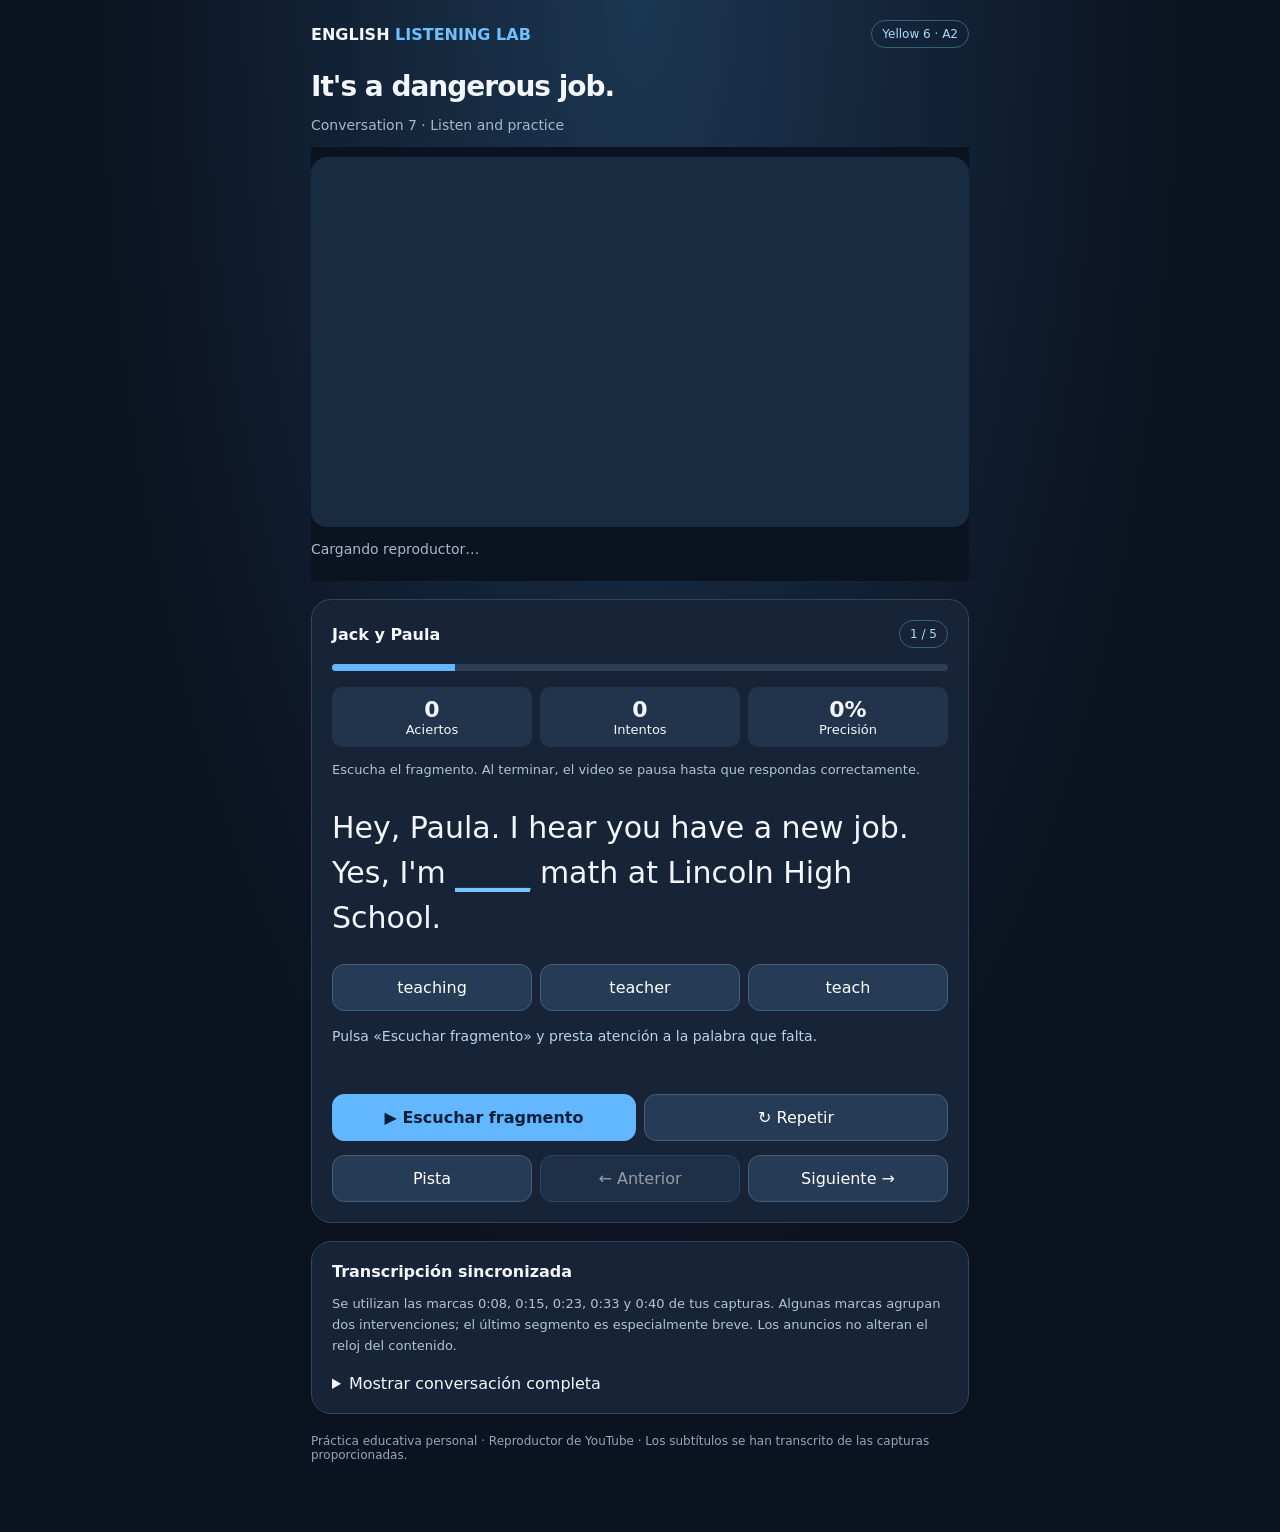
==== conversations/dangerous-job/index.html @ 490c491a "Add timestamp-synced Dangerous Job listening conversation" ====
<!doctype html><html lang="es"><head><meta charset="utf-8"><meta name="viewport" content="width=device-width,initial-scale=1"><title>It's a dangerous job · Listening Lab</title><style>
:root{font-family:system-ui,-apple-system,sans-serif;color:#f3f7fc;background:#0b1220}*{box-sizing:border-box}body{margin:0;background:radial-gradient(ellipse at top,#1b3651,#0b1220 60%)}main{max-width:690px;margin:auto;padding:20px 16px 70px}header{display:flex;justify-content:space-between;align-items:center}h1{font-size:28px;letter-spacing:-1px;margin:22px 0 4px}.muted{color:#a7b9cc;font-size:14px}.tag{font-size:12px;color:#a8dcff;border:1px solid #38617c;padding:6px 10px;border-radius:30px}.video{position:sticky;top:0;background:#0b1220;z-index:4;padding:10px 0}.frame{aspect-ratio:16/9;border-radius:16px;overflow:hidden;background:#192b41}.frame>div{height:100%;width:100%}.card{background:#172337;border:1px solid #33455d;border-radius:20px;padding:20px;margin-top:18px}.row{display:flex;align-items:center;justify-content:space-between;gap:12px}.progress{background:#2c3e54;height:7px;border-radius:8px;margin:16px 0;overflow:hidden}.fill{height:100%;background:#63b7ff;transition:width .25s}.phrase{font-size:clamp(22px,5vw,30px);line-height:1.5;min-height:130px;margin:24px 0}.blank{color:#75c5ff;border-bottom:2px solid #75c5ff}.choices{display:grid;grid-template-columns:repeat(3,minmax(0,1fr));gap:8px}button{border:1px solid #46607b;border-radius:12px;background:#253b56;color:white;padding:13px 8px;font:inherit;cursor:pointer;overflow-wrap:anywhere}button:disabled{opacity:.55}.correct{background:#17684c;border-color:#5de0a6}.wrong{background:#752b3b;border-color:#e17b8d}.primary{background:#63b7ff;color:#09203b;font-weight:700;border-color:#63b7ff}.buttons{display:flex;flex-wrap:wrap;gap:8px;margin-top:14px}.buttons button{flex:1}.feedback{min-height:54px;color:#b9d3e8;margin-top:15px;font-size:14px;line-height:1.5}.stats{display:flex;gap:8px}.stats span{flex:1;text-align:center;background:#22344c;border-radius:10px;padding:10px;font-size:13px}.stats b{display:block;font-size:22px}small{color:#a8bdd1}.note{font-size:13px;color:#b1c3d6;line-height:1.6}details{margin-top:18px}summary{cursor:pointer}#transcript{line-height:1.9;white-space:pre-wrap;font-size:14px}footer{color:#94a9bd;font-size:12px;margin-top:20px}a{color:#9cd1ff}</style></head><body><main><header><b>ENGLISH <span style="color:#70c1ff">LISTENING LAB</span></b><span class="tag">Yellow 6 · A2</span></header><h1>It's a dangerous job.</h1><p class="muted">Conversation 7 · Listen and practice</p><div class="video"><div class="frame"><div id="player"></div></div><p id="status" class="muted">Cargando reproductor…</p></div><section class="card"><div class="row"><b id="speaker">Jack y Paula</b><span class="tag" id="count">1 / 5</span></div><div class="progress"><div id="fill" class="fill"></div></div><div class="stats"><span><b id="score">0</b>Aciertos</span><span><b id="tries">0</b>Intentos</span><span><b id="accuracy">0%</b>Precisión</span></div><p class="note">Escucha el fragmento. Al terminar, el video se pausa hasta que respondas correctamente.</p><div class="phrase" id="phrase"></div><div class="choices" id="choices"></div><div id="feedback" class="feedback" aria-live="polite"></div><div class="buttons"><button class="primary" id="start">▶ Escuchar fragmento</button><button id="repeat">↻ Repetir</button></div><div class="buttons"><button id="hint">Pista</button><button id="prev">← Anterior</button><button id="next">Siguiente →</button></div></section><section class="card"><b>Transcripción sincronizada</b><p class="note">Se utilizan las marcas 0:08, 0:15, 0:23, 0:33 y 0:40 de tus capturas. Algunas marcas agrupan dos intervenciones; el último segmento es especialmente breve. Los anuncios no alteran el reloj del contenido.</p><details><summary>Mostrar conversación completa</summary><div id="transcript"></div></details></section><footer>Práctica educativa personal · Reproductor de YouTube · Los subtítulos se han transcrito de las capturas proporcionadas.</footer></main><script>
const data=[{"start":8,"end":15,"speaker":"Jack y Paula","text":"Hey, Paula. I hear you have a new job. Yes, I'm teaching math at Lincoln High School.","answer":"teaching","options":["teaching","teacher","teach"],"hint":"Es la forma -ing del verbo teach."},{"start":15,"end":23,"speaker":"Jack y Paula","text":"How do you like it? It's difficult, but the students are terrific. How are things with you?","answer":"difficult","options":["different","difficult","dangerous"],"hint":"Significa difícil."},{"start":23,"end":33,"speaker":"Jack y Paula","text":"Not bad. Guess what! I'm a firefighter now. Really? Wow! How do you like it? It's a","answer":"firefighter","options":["firefighter","footballer","fire station"],"hint":"Una persona que combate incendios."},{"start":33,"end":40,"speaker":"Jack y Paula","text":"dangerous job, but it's really interesting. I love it! OK, but please be","answer":"dangerous","options":["dangerous","difficult","different"],"hint":"Significa peligroso."},{"start":40,"end":42,"speaker":"Paula","text":"careful!","answer":"careful","options":["careful","comfortable","correct"],"hint":"Significa cuidadoso."}];const $=id=>document.getElementById(id);let i=0,score=0,tries=0,ready=false,player=null,playing=false,answered=false,clock=null;try{const p=JSON.parse(localStorage.getItem("dangerous-job-progress")||"{}");i=Math.min(data.length-1,Math.max(0,p.i||0));score=p.score||0;tries=p.tries||0}catch{}function save(){try{localStorage.setItem("dangerous-job-progress",JSON.stringify({i,score,tries}))}catch{}}function stop(){playing=false;if(ready){try{player.pauseVideo()}catch{}}}function render(){answered=false;const d=data[i];$("speaker").textContent=d.speaker;$("count").textContent=(i+1)+" / "+data.length;$("fill").style.width=((i+1)/data.length*100)+"%";const at=d.text.toLowerCase().indexOf(d.answer.toLowerCase());$("phrase").textContent="";if(at>=0){$("phrase").append(document.createTextNode(d.text.slice(0,at)));const blank=document.createElement("span");blank.className="blank";blank.textContent="_____";$("phrase").append(blank,document.createTextNode(d.text.slice(at+d.answer.length)))}else{$("phrase").textContent=d.text}const choices=$("choices");choices.replaceChildren();d.options.forEach(w=>{const b=document.createElement("button");b.textContent=w;b.onclick=()=>answer(w,b);choices.append(b)});$("feedback").textContent="Pulsa «Escuchar fragmento» y presta atención a la palabra que falta.";$("prev").disabled=i===0;$("next").disabled=i===data.length-1;$("score").textContent=score;$("tries").textContent=tries;$("accuracy").textContent=tries?Math.round(score/tries*100)+"%":"0%";save()}function play(){if(!ready){$("feedback").textContent="Espera a que cargue el reproductor. Si YouTube lo solicita, pulsa Play en el video.";return}const d=data[i];playing=true;try{player.seekTo(d.start,true);player.playVideo();$("status").textContent="Reproduciendo "+d.start+"s – "+d.end+"s";$("feedback").textContent="Escucha atentamente. El video se detendrá al terminar el fragmento."}catch{}}function answer(w,b){if(answered)return;stop();tries++;if(w.toLowerCase()===data[i].answer.toLowerCase()){score++;answered=true;b.classList.add("correct");$("phrase").textContent=data[i].text;$("feedback").textContent="¡Correcto! "+data[i].answer+" · Puedes repetir o avanzar.";document.querySelectorAll("#choices button").forEach(x=>x.disabled=true);if(i<data.length-1){setTimeout(()=>{i++;render();play()},1200)}else{$("feedback").textContent="¡Excelente! Terminaste toda la conversación."}}else{b.classList.add("wrong");b.disabled=true;$("feedback").textContent="No es esa palabra. Repite el fragmento y vuelve a intentarlo."}$("score").textContent=score;$("tries").textContent=tries;$("accuracy").textContent=Math.round(score/tries*100)+"%";save()}$("start").onclick=play;$("repeat").onclick=play;$("hint").onclick=()=>{$("feedback").textContent=data[i].hint};$("prev").onclick=()=>{stop();if(i>0){i--;render()}};$("next").onclick=()=>{stop();if(i<data.length-1){i++;render()}};$("transcript").textContent=data.map(d=>"["+Math.floor(d.start/60)+":"+String(d.start%60).padStart(2,"0")+"] "+d.text).join("\n\n");window.onYouTubeIframeAPIReady=()=>{player=new YT.Player("player",{videoId:"RkUWkWBHnjI",playerVars:{playsinline:1,rel:0},events:{onReady:()=>{ready=true;$("status").textContent="Video listo · empieza cuando quieras";clock=setInterval(()=>{if(!playing||!ready)return;try{if(player.getCurrentTime()>=data[i].end-.12){stop();$("status").textContent="Pausa · selecciona la respuesta";$("feedback").textContent="Ahora selecciona la palabra correcta para continuar."}}catch{}},100)},onError:()=>{$("status").textContent="YouTube no permite reproducir este video aquí."}}})};const s=document.createElement("script");s.src="https://www.youtube.com/iframe_api";document.head.append(s);render();</script></body></html>
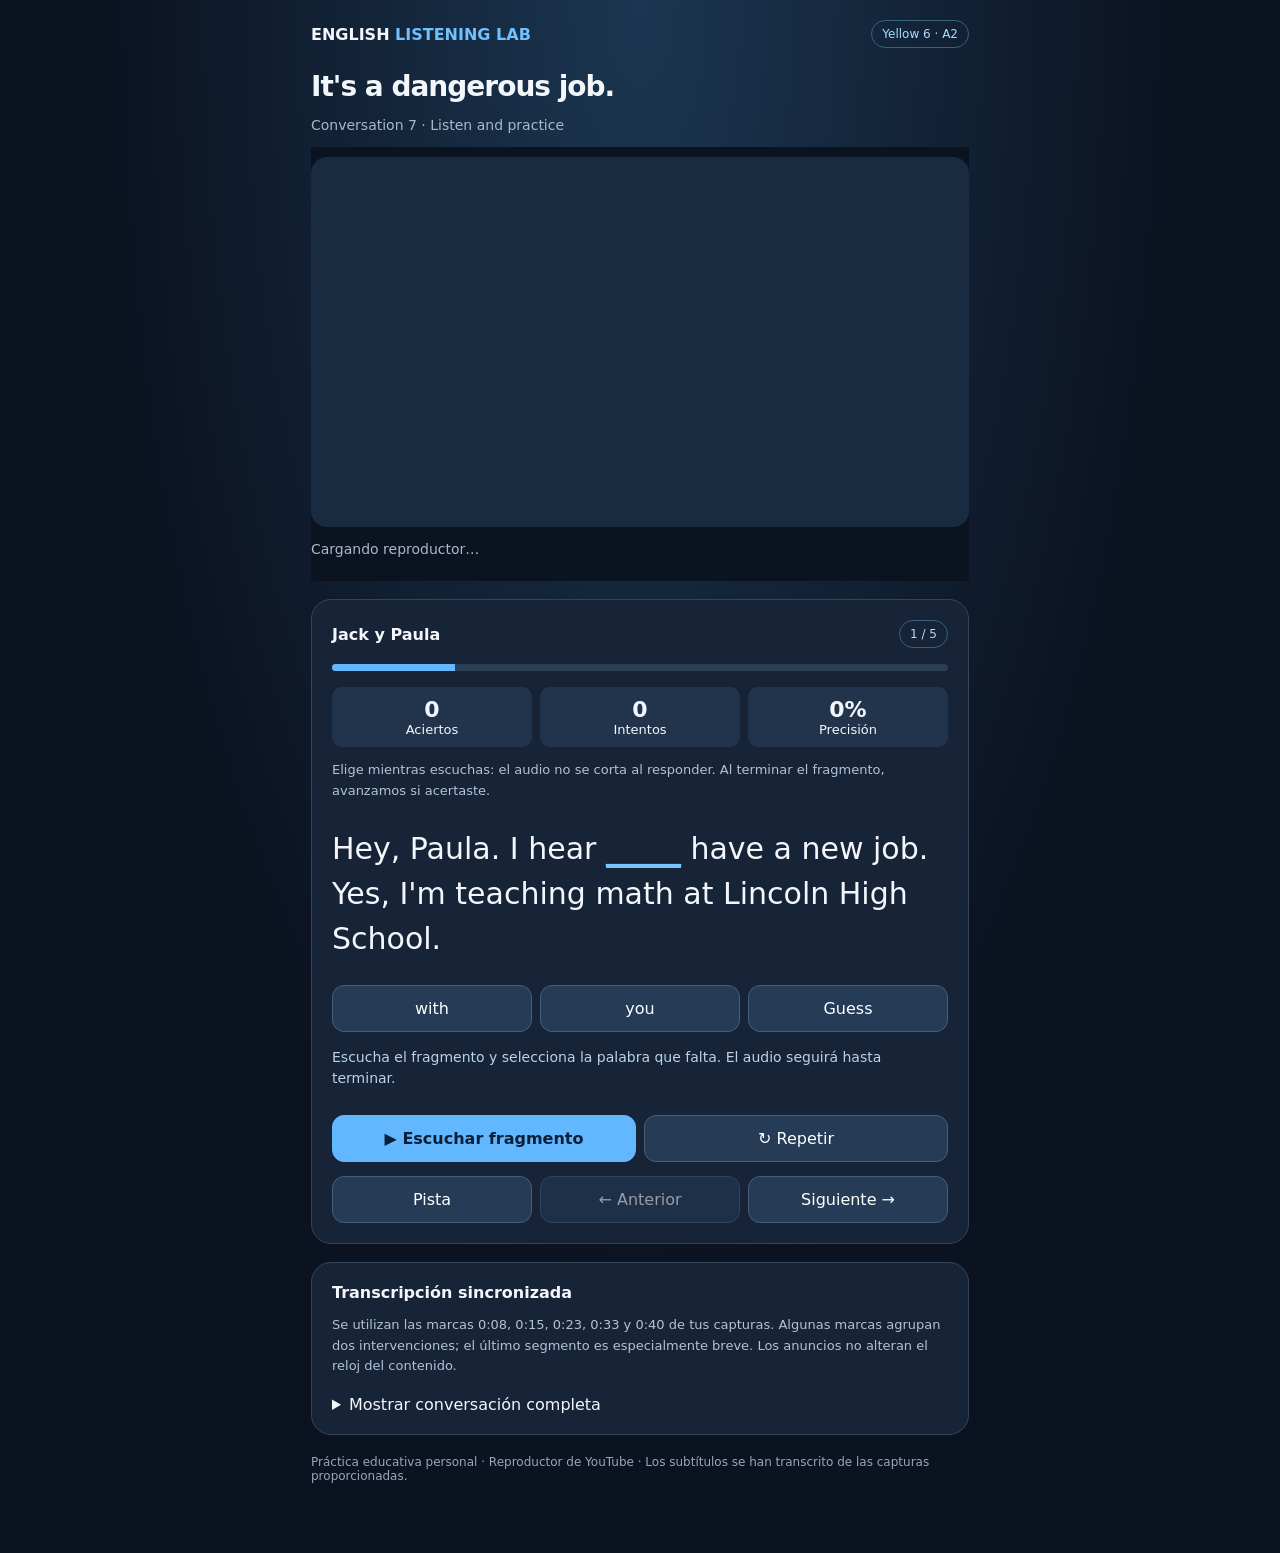
==== commit 58543c81: "Keep audio flowing through answers and vary listening blanks each round" ====
--- a/conversations/dangerous-job/index.html
+++ b/conversations/dangerous-job/index.html
@@ -1,3 +1,17 @@
 <!doctype html><html lang="es"><head><meta charset="utf-8"><meta name="viewport" content="width=device-width,initial-scale=1"><title>It's a dangerous job · Listening Lab</title><style>
-:root{font-family:system-ui,-apple-system,sans-serif;color:#f3f7fc;background:#0b1220}*{box-sizing:border-box}body{margin:0;background:radial-gradient(ellipse at top,#1b3651,#0b1220 60%)}main{max-width:690px;margin:auto;padding:20px 16px 70px}header{display:flex;justify-content:space-between;align-items:center}h1{font-size:28px;letter-spacing:-1px;margin:22px 0 4px}.muted{color:#a7b9cc;font-size:14px}.tag{font-size:12px;color:#a8dcff;border:1px solid #38617c;padding:6px 10px;border-radius:30px}.video{position:sticky;top:0;background:#0b1220;z-index:4;padding:10px 0}.frame{aspect-ratio:16/9;border-radius:16px;overflow:hidden;background:#192b41}.frame>div{height:100%;width:100%}.card{background:#172337;border:1px solid #33455d;border-radius:20px;padding:20px;margin-top:18px}.row{display:flex;align-items:center;justify-content:space-between;gap:12px}.progress{background:#2c3e54;height:7px;border-radius:8px;margin:16px 0;overflow:hidden}.fill{height:100%;background:#63b7ff;transition:width .25s}.phrase{font-size:clamp(22px,5vw,30px);line-height:1.5;min-height:130px;margin:24px 0}.blank{color:#75c5ff;border-bottom:2px solid #75c5ff}.choices{display:grid;grid-template-columns:repeat(3,minmax(0,1fr));gap:8px}button{border:1px solid #46607b;border-radius:12px;background:#253b56;color:white;padding:13px 8px;font:inherit;cursor:pointer;overflow-wrap:anywhere}button:disabled{opacity:.55}.correct{background:#17684c;border-color:#5de0a6}.wrong{background:#752b3b;border-color:#e17b8d}.primary{background:#63b7ff;color:#09203b;font-weight:700;border-color:#63b7ff}.buttons{display:flex;flex-wrap:wrap;gap:8px;margin-top:14px}.buttons button{flex:1}.feedback{min-height:54px;color:#b9d3e8;margin-top:15px;font-size:14px;line-height:1.5}.stats{display:flex;gap:8px}.stats span{flex:1;text-align:center;background:#22344c;border-radius:10px;padding:10px;font-size:13px}.stats b{display:block;font-size:22px}small{color:#a8bdd1}.note{font-size:13px;color:#b1c3d6;line-height:1.6}details{margin-top:18px}summary{cursor:pointer}#transcript{line-height:1.9;white-space:pre-wrap;font-size:14px}footer{color:#94a9bd;font-size:12px;margin-top:20px}a{color:#9cd1ff}</style></head><body><main><header><b>ENGLISH <span style="color:#70c1ff">LISTENING LAB</span></b><span class="tag">Yellow 6 · A2</span></header><h1>It's a dangerous job.</h1><p class="muted">Conversation 7 · Listen and practice</p><div class="video"><div class="frame"><div id="player"></div></div><p id="status" class="muted">Cargando reproductor…</p></div><section class="card"><div class="row"><b id="speaker">Jack y Paula</b><span class="tag" id="count">1 / 5</span></div><div class="progress"><div id="fill" class="fill"></div></div><div class="stats"><span><b id="score">0</b>Aciertos</span><span><b id="tries">0</b>Intentos</span><span><b id="accuracy">0%</b>Precisión</span></div><p class="note">Escucha el fragmento. Al terminar, el video se pausa hasta que respondas correctamente.</p><div class="phrase" id="phrase"></div><div class="choices" id="choices"></div><div id="feedback" class="feedback" aria-live="polite"></div><div class="buttons"><button class="primary" id="start">▶ Escuchar fragmento</button><button id="repeat">↻ Repetir</button></div><div class="buttons"><button id="hint">Pista</button><button id="prev">← Anterior</button><button id="next">Siguiente →</button></div></section><section class="card"><b>Transcripción sincronizada</b><p class="note">Se utilizan las marcas 0:08, 0:15, 0:23, 0:33 y 0:40 de tus capturas. Algunas marcas agrupan dos intervenciones; el último segmento es especialmente breve. Los anuncios no alteran el reloj del contenido.</p><details><summary>Mostrar conversación completa</summary><div id="transcript"></div></details></section><footer>Práctica educativa personal · Reproductor de YouTube · Los subtítulos se han transcrito de las capturas proporcionadas.</footer></main><script>
-const data=[{"start":8,"end":15,"speaker":"Jack y Paula","text":"Hey, Paula. I hear you have a new job. Yes, I'm teaching math at Lincoln High School.","answer":"teaching","options":["teaching","teacher","teach"],"hint":"Es la forma -ing del verbo teach."},{"start":15,"end":23,"speaker":"Jack y Paula","text":"How do you like it? It's difficult, but the students are terrific. How are things with you?","answer":"difficult","options":["different","difficult","dangerous"],"hint":"Significa difícil."},{"start":23,"end":33,"speaker":"Jack y Paula","text":"Not bad. Guess what! I'm a firefighter now. Really? Wow! How do you like it? It's a","answer":"firefighter","options":["firefighter","footballer","fire station"],"hint":"Una persona que combate incendios."},{"start":33,"end":40,"speaker":"Jack y Paula","text":"dangerous job, but it's really interesting. I love it! OK, but please be","answer":"dangerous","options":["dangerous","difficult","different"],"hint":"Significa peligroso."},{"start":40,"end":42,"speaker":"Paula","text":"careful!","answer":"careful","options":["careful","comfortable","correct"],"hint":"Significa cuidadoso."}];const $=id=>document.getElementById(id);let i=0,score=0,tries=0,ready=false,player=null,playing=false,answered=false,clock=null;try{const p=JSON.parse(localStorage.getItem("dangerous-job-progress")||"{}");i=Math.min(data.length-1,Math.max(0,p.i||0));score=p.score||0;tries=p.tries||0}catch{}function save(){try{localStorage.setItem("dangerous-job-progress",JSON.stringify({i,score,tries}))}catch{}}function stop(){playing=false;if(ready){try{player.pauseVideo()}catch{}}}function render(){answered=false;const d=data[i];$("speaker").textContent=d.speaker;$("count").textContent=(i+1)+" / "+data.length;$("fill").style.width=((i+1)/data.length*100)+"%";const at=d.text.toLowerCase().indexOf(d.answer.toLowerCase());$("phrase").textContent="";if(at>=0){$("phrase").append(document.createTextNode(d.text.slice(0,at)));const blank=document.createElement("span");blank.className="blank";blank.textContent="_____";$("phrase").append(blank,document.createTextNode(d.text.slice(at+d.answer.length)))}else{$("phrase").textContent=d.text}const choices=$("choices");choices.replaceChildren();d.options.forEach(w=>{const b=document.createElement("button");b.textContent=w;b.onclick=()=>answer(w,b);choices.append(b)});$("feedback").textContent="Pulsa «Escuchar fragmento» y presta atención a la palabra que falta.";$("prev").disabled=i===0;$("next").disabled=i===data.length-1;$("score").textContent=score;$("tries").textContent=tries;$("accuracy").textContent=tries?Math.round(score/tries*100)+"%":"0%";save()}function play(){if(!ready){$("feedback").textContent="Espera a que cargue el reproductor. Si YouTube lo solicita, pulsa Play en el video.";return}const d=data[i];playing=true;try{player.seekTo(d.start,true);player.playVideo();$("status").textContent="Reproduciendo "+d.start+"s – "+d.end+"s";$("feedback").textContent="Escucha atentamente. El video se detendrá al terminar el fragmento."}catch{}}function answer(w,b){if(answered)return;stop();tries++;if(w.toLowerCase()===data[i].answer.toLowerCase()){score++;answered=true;b.classList.add("correct");$("phrase").textContent=data[i].text;$("feedback").textContent="¡Correcto! "+data[i].answer+" · Puedes repetir o avanzar.";document.querySelectorAll("#choices button").forEach(x=>x.disabled=true);if(i<data.length-1){setTimeout(()=>{i++;render();play()},1200)}else{$("feedback").textContent="¡Excelente! Terminaste toda la conversación."}}else{b.classList.add("wrong");b.disabled=true;$("feedback").textContent="No es esa palabra. Repite el fragmento y vuelve a intentarlo."}$("score").textContent=score;$("tries").textContent=tries;$("accuracy").textContent=Math.round(score/tries*100)+"%";save()}$("start").onclick=play;$("repeat").onclick=play;$("hint").onclick=()=>{$("feedback").textContent=data[i].hint};$("prev").onclick=()=>{stop();if(i>0){i--;render()}};$("next").onclick=()=>{stop();if(i<data.length-1){i++;render()}};$("transcript").textContent=data.map(d=>"["+Math.floor(d.start/60)+":"+String(d.start%60).padStart(2,"0")+"] "+d.text).join("\n\n");window.onYouTubeIframeAPIReady=()=>{player=new YT.Player("player",{videoId:"RkUWkWBHnjI",playerVars:{playsinline:1,rel:0},events:{onReady:()=>{ready=true;$("status").textContent="Video listo · empieza cuando quieras";clock=setInterval(()=>{if(!playing||!ready)return;try{if(player.getCurrentTime()>=data[i].end-.12){stop();$("status").textContent="Pausa · selecciona la respuesta";$("feedback").textContent="Ahora selecciona la palabra correcta para continuar."}}catch{}},100)},onError:()=>{$("status").textContent="YouTube no permite reproducir este video aquí."}}})};const s=document.createElement("script");s.src="https://www.youtube.com/iframe_api";document.head.append(s);render();</script></body></html>+:root{font-family:system-ui,-apple-system,sans-serif;color:#f3f7fc;background:#0b1220}*{box-sizing:border-box}body{margin:0;background:radial-gradient(ellipse at top,#1b3651,#0b1220 60%)}main{max-width:690px;margin:auto;padding:20px 16px 70px}header{display:flex;justify-content:space-between;align-items:center}h1{font-size:28px;letter-spacing:-1px;margin:22px 0 4px}.muted{color:#a7b9cc;font-size:14px}.tag{font-size:12px;color:#a8dcff;border:1px solid #38617c;padding:6px 10px;border-radius:30px}.video{position:sticky;top:0;background:#0b1220;z-index:4;padding:10px 0}.frame{aspect-ratio:16/9;border-radius:16px;overflow:hidden;background:#192b41}.frame>div{height:100%;width:100%}.card{background:#172337;border:1px solid #33455d;border-radius:20px;padding:20px;margin-top:18px}.row{display:flex;align-items:center;justify-content:space-between;gap:12px}.progress{background:#2c3e54;height:7px;border-radius:8px;margin:16px 0;overflow:hidden}.fill{height:100%;background:#63b7ff;transition:width .25s}.phrase{font-size:clamp(22px,5vw,30px);line-height:1.5;min-height:130px;margin:24px 0}.blank{color:#75c5ff;border-bottom:2px solid #75c5ff}.choices{display:grid;grid-template-columns:repeat(3,minmax(0,1fr));gap:8px}button{border:1px solid #46607b;border-radius:12px;background:#253b56;color:white;padding:13px 8px;font:inherit;cursor:pointer;overflow-wrap:anywhere}button:disabled{opacity:.55}.correct{background:#17684c;border-color:#5de0a6}.wrong{background:#752b3b;border-color:#e17b8d}.primary{background:#63b7ff;color:#09203b;font-weight:700;border-color:#63b7ff}.buttons{display:flex;flex-wrap:wrap;gap:8px;margin-top:14px}.buttons button{flex:1}.feedback{min-height:54px;color:#b9d3e8;margin-top:15px;font-size:14px;line-height:1.5}.stats{display:flex;gap:8px}.stats span{flex:1;text-align:center;background:#22344c;border-radius:10px;padding:10px;font-size:13px}.stats b{display:block;font-size:22px}small{color:#a8bdd1}.note{font-size:13px;color:#b1c3d6;line-height:1.6}details{margin-top:18px}summary{cursor:pointer}#transcript{line-height:1.9;white-space:pre-wrap;font-size:14px}footer{color:#94a9bd;font-size:12px;margin-top:20px}a{color:#9cd1ff}</style></head><body><main><header><b>ENGLISH <span style="color:#70c1ff">LISTENING LAB</span></b><span class="tag">Yellow 6 · A2</span></header><h1>It's a dangerous job.</h1><p class="muted">Conversation 7 · Listen and practice</p><div class="video"><div class="frame"><div id="player"></div></div><p id="status" class="muted">Cargando reproductor…</p></div><section class="card"><div class="row"><b id="speaker">Jack y Paula</b><span class="tag" id="count">1 / 5</span></div><div class="progress"><div id="fill" class="fill"></div></div><div class="stats"><span><b id="score">0</b>Aciertos</span><span><b id="tries">0</b>Intentos</span><span><b id="accuracy">0%</b>Precisión</span></div><p class="note">Elige mientras escuchas: el audio no se corta al responder. Al terminar el fragmento, avanzamos si acertaste.</p><div class="phrase" id="phrase"></div><div class="choices" id="choices"></div><div id="feedback" class="feedback" aria-live="polite"></div><div class="buttons"><button class="primary" id="start">▶ Escuchar fragmento</button><button id="repeat">↻ Repetir</button></div><div class="buttons"><button id="hint">Pista</button><button id="prev">← Anterior</button><button id="next">Siguiente →</button></div></section><section class="card"><b>Transcripción sincronizada</b><p class="note">Se utilizan las marcas 0:08, 0:15, 0:23, 0:33 y 0:40 de tus capturas. Algunas marcas agrupan dos intervenciones; el último segmento es especialmente breve. Los anuncios no alteran el reloj del contenido.</p><details><summary>Mostrar conversación completa</summary><div id="transcript"></div></details></section><footer>Práctica educativa personal · Reproductor de YouTube · Los subtítulos se han transcrito de las capturas proporcionadas.</footer></main><script>
+const data=[{"start":8,"end":15,"speaker":"Jack y Paula","text":"Hey, Paula. I hear you have a new job. Yes, I'm teaching math at Lincoln High School."},{"start":15,"end":23,"speaker":"Jack y Paula","text":"How do you like it? It's difficult, but the students are terrific. How are things with you?"},{"start":23,"end":33,"speaker":"Jack y Paula","text":"Not bad. Guess what! I'm a firefighter now. Really? Wow! How do you like it? It's a"},{"start":33,"end":40,"speaker":"Jack y Paula","text":"dangerous job, but it's really interesting. I love it! OK, but please be"},{"start":40,"end":42,"speaker":"Paula","text":"careful!"}];const $=id=>document.getElementById(id);
+let i=0,score=0,tries=0,ready=false,player=null,playing=false,answered=false,clock=null,atEnd=false,task=null,transition=false,run=0;let history={};
+try{const p=JSON.parse(localStorage.getItem("dangerous-job-progress")||"{}");i=Math.min(data.length-1,Math.max(0,p.i||0));score=p.score||0;tries=p.tries||0;history=p.history||{}}catch{}
+function save(){try{localStorage.setItem("dangerous-job-progress",JSON.stringify({i,score,tries,history}))}catch{}}
+const vocabulary=["new","job","teaching","math","Lincoln","School","hear","Paula","like","difficult","students","terrific","things","bad","Guess","firefighter","Really","Wow","dangerous","interesting","love","please","careful","now","have","you","with","what"];
+function makeTask(){const d=data[i],tokens=[...d.text.matchAll(/[A-Za-z]+(?:'[A-Za-z]+)?/g)].filter(m=>m[0].length>=3);const previous=history[i]||"";const candidates=tokens.filter(m=>m[0].toLowerCase()!==previous.toLowerCase());const pool=candidates.length?candidates:tokens;const chosen=pool[Math.floor(Math.random()*pool.length)];const word=chosen[0];history[i]=word;const options=[word];const distractors=vocabulary.filter(w=>w.toLowerCase()!==word.toLowerCase());for(let j=distractors.length-1;j>0;j--){const k=Math.floor(Math.random()*(j+1));[distractors[j],distractors[k]]=[distractors[k],distractors[j]]}options.push(...distractors.slice(0,2));options.sort(()=>Math.random()-.5);return {word,index:chosen.index,options}}
+function render(){answered=false;atEnd=false;transition=false;task=makeTask();const d=data[i];$("speaker").textContent=d.speaker;$("count").textContent=(i+1)+" / "+data.length;$("fill").style.width=((i+1)/data.length*100)+"%";$("phrase").replaceChildren(document.createTextNode(d.text.slice(0,task.index)));const blank=document.createElement("span");blank.className="blank";blank.textContent="_____";$("phrase").append(blank,document.createTextNode(d.text.slice(task.index+task.word.length)));$("choices").replaceChildren();task.options.forEach(w=>{const btn=document.createElement("button");btn.textContent=w;btn.onclick=()=>answer(w,btn);$("choices").append(btn)});$("feedback").textContent="Escucha el fragmento y selecciona la palabra que falta. El audio seguirá hasta terminar.";$("prev").disabled=i===0;$("next").disabled=i===data.length-1;stats();save()}
+function stats(){$("score").textContent=score;$("tries").textContent=tries;$("accuracy").textContent=tries?Math.round(score/tries*100)+"%":"0%"}
+function stop(){playing=false;run++;if(ready){try{player.pauseVideo()}catch{}}}
+function play(){if(!ready){$("feedback").textContent="Espera a que cargue el video y pulsa Play.";return}run++;const d=data[i];playing=true;atEnd=false;transition=false;try{player.seekTo(d.start,true);player.playVideo();$("status").textContent="Escuchando "+d.start+"s – "+d.end+"s"}catch{}}
+function advance(){if(transition||!answered||!atEnd)return;transition=true;const token=++run;setTimeout(()=>{if(token!==run)return;if(i<data.length-1){i++;render();play()}else{$("feedback").textContent="¡Terminaste la conversación! Repite cualquier fragmento para practicar otras palabras.";$("status").textContent="Práctica terminada"}},450)}
+function boundary(){if(!playing)return;playing=false;atEnd=true;try{player.pauseVideo()}catch{};$("status").textContent=answered?"Fragmento completado":"Audio terminado · esperando tu respuesta";if(answered)advance();else $("feedback").textContent="Escuchaste todo el fragmento. Selecciona la palabra para continuar."}
+function answer(w,btn){if(answered)return;tries++;if(w.toLowerCase()===task.word.toLowerCase()){score++;answered=true;btn.classList.add("correct");$("phrase").textContent=data[i].text;document.querySelectorAll("#choices button").forEach(x=>x.disabled=true);$("feedback").textContent=playing?"¡Correcto! Sigue escuchando; avanzaremos al terminar el audio.":"¡Correcto! Continuamos con el siguiente fragmento.";if(atEnd)advance()}else{btn.classList.add("wrong");btn.disabled=true;$("feedback").textContent=playing?"Prueba otra opción. El audio continúa.":"Intenta otra opción o repite el fragmento."}stats();save()}
+$("start").onclick=play;$("repeat").onclick=play;$("hint").onclick=()=>{$("feedback").textContent="Pista: empieza con "+task.word[0].toUpperCase()+" y tiene "+task.word.length+" letras."};$("prev").onclick=()=>{stop();if(i>0){i--;render()}};$("next").onclick=()=>{stop();if(i<data.length-1){i++;render()}};$("transcript").textContent=data.map(d=>"["+Math.floor(d.start/60)+":"+String(d.start%60).padStart(2,"0")+"] "+d.text).join("\n\n");
+window.onYouTubeIframeAPIReady=()=>{player=new YT.Player("player",{videoId:"RkUWkWBHnjI",playerVars:{playsinline:1,rel:0},events:{onReady:()=>{ready=true;$("status").textContent="Video listo · pulsa escuchar";clock=setInterval(()=>{if(!playing||!ready)return;try{if(player.getCurrentTime()>=data[i].end-.12)boundary()}catch{}},100)},onError:()=>{$("status").textContent="YouTube no permite reproducir este video aquí."}}})};const s=document.createElement("script");s.src="https://www.youtube.com/iframe_api";document.head.append(s);render();</script></body></html>
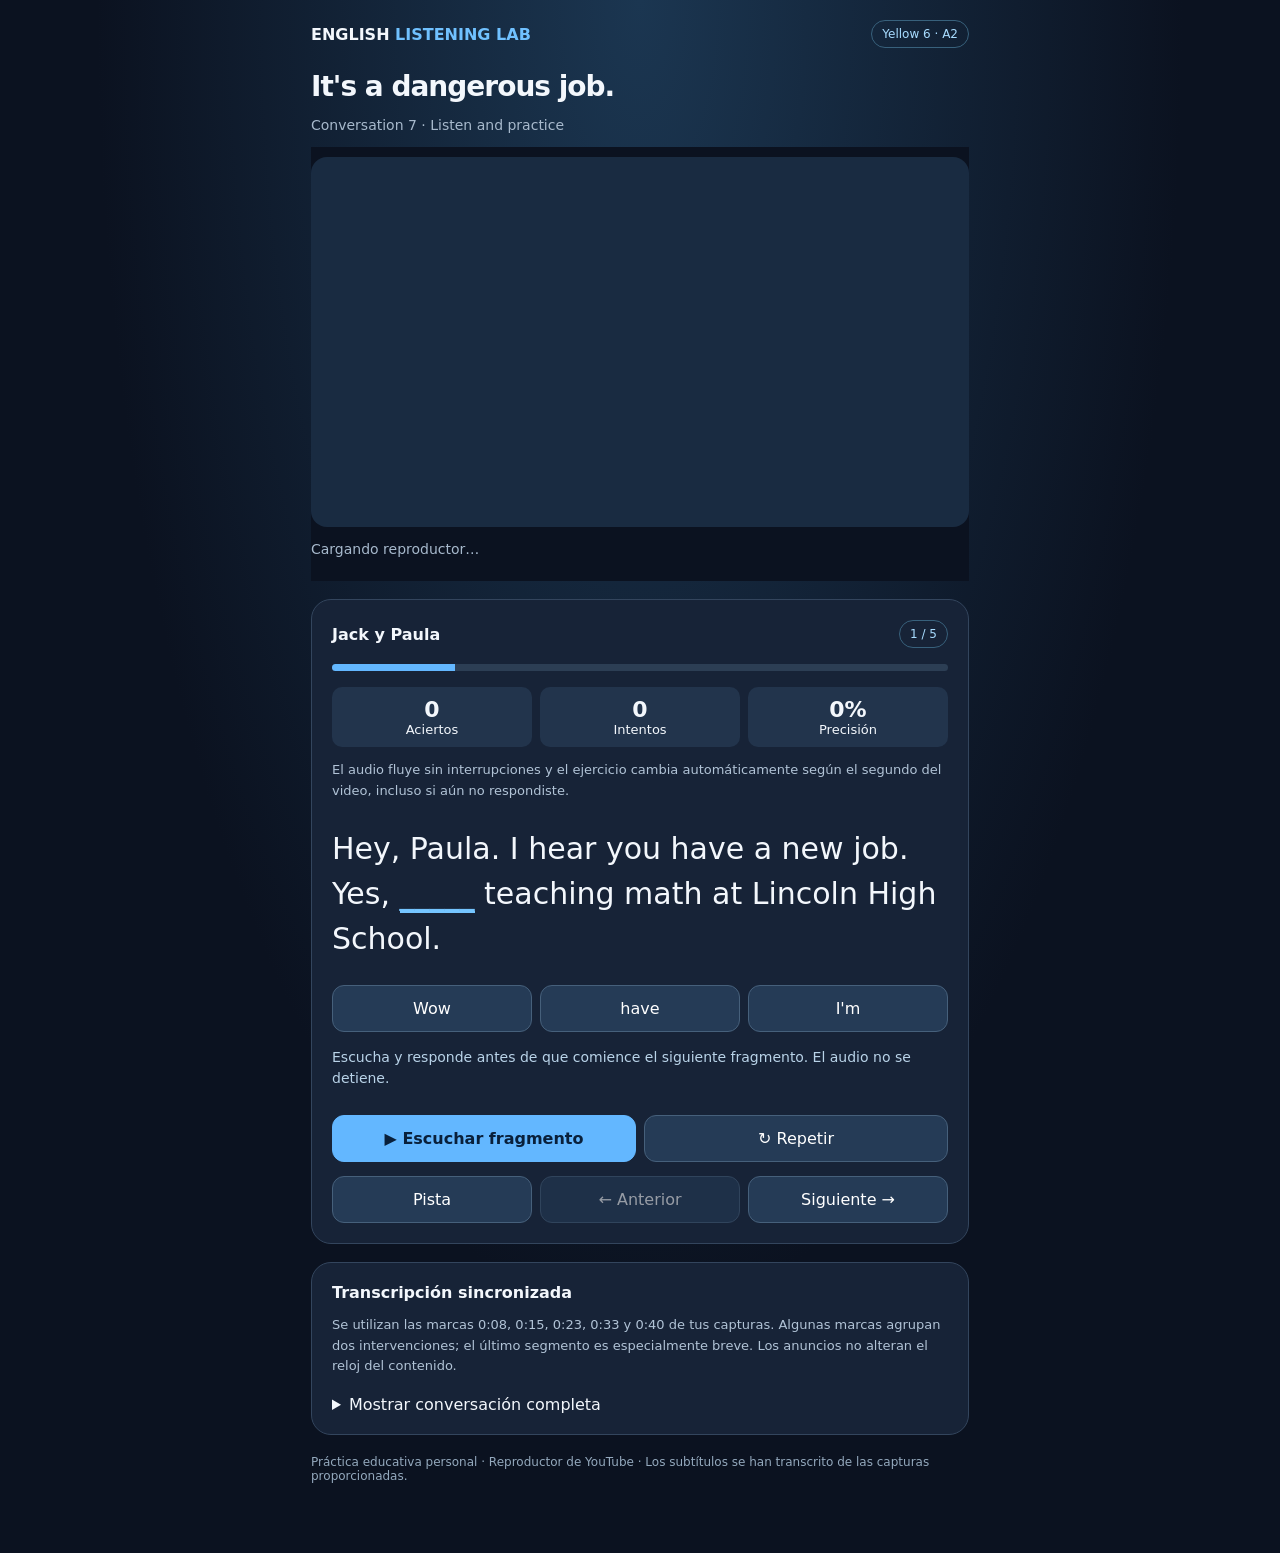
==== commit a25d36ea: "Sync questions to YouTube playback clock without stopping audio" ====
--- a/conversations/dangerous-job/index.html
+++ b/conversations/dangerous-job/index.html
@@ -1,17 +1,17 @@
 <!doctype html><html lang="es"><head><meta charset="utf-8"><meta name="viewport" content="width=device-width,initial-scale=1"><title>It's a dangerous job · Listening Lab</title><style>
-:root{font-family:system-ui,-apple-system,sans-serif;color:#f3f7fc;background:#0b1220}*{box-sizing:border-box}body{margin:0;background:radial-gradient(ellipse at top,#1b3651,#0b1220 60%)}main{max-width:690px;margin:auto;padding:20px 16px 70px}header{display:flex;justify-content:space-between;align-items:center}h1{font-size:28px;letter-spacing:-1px;margin:22px 0 4px}.muted{color:#a7b9cc;font-size:14px}.tag{font-size:12px;color:#a8dcff;border:1px solid #38617c;padding:6px 10px;border-radius:30px}.video{position:sticky;top:0;background:#0b1220;z-index:4;padding:10px 0}.frame{aspect-ratio:16/9;border-radius:16px;overflow:hidden;background:#192b41}.frame>div{height:100%;width:100%}.card{background:#172337;border:1px solid #33455d;border-radius:20px;padding:20px;margin-top:18px}.row{display:flex;align-items:center;justify-content:space-between;gap:12px}.progress{background:#2c3e54;height:7px;border-radius:8px;margin:16px 0;overflow:hidden}.fill{height:100%;background:#63b7ff;transition:width .25s}.phrase{font-size:clamp(22px,5vw,30px);line-height:1.5;min-height:130px;margin:24px 0}.blank{color:#75c5ff;border-bottom:2px solid #75c5ff}.choices{display:grid;grid-template-columns:repeat(3,minmax(0,1fr));gap:8px}button{border:1px solid #46607b;border-radius:12px;background:#253b56;color:white;padding:13px 8px;font:inherit;cursor:pointer;overflow-wrap:anywhere}button:disabled{opacity:.55}.correct{background:#17684c;border-color:#5de0a6}.wrong{background:#752b3b;border-color:#e17b8d}.primary{background:#63b7ff;color:#09203b;font-weight:700;border-color:#63b7ff}.buttons{display:flex;flex-wrap:wrap;gap:8px;margin-top:14px}.buttons button{flex:1}.feedback{min-height:54px;color:#b9d3e8;margin-top:15px;font-size:14px;line-height:1.5}.stats{display:flex;gap:8px}.stats span{flex:1;text-align:center;background:#22344c;border-radius:10px;padding:10px;font-size:13px}.stats b{display:block;font-size:22px}small{color:#a8bdd1}.note{font-size:13px;color:#b1c3d6;line-height:1.6}details{margin-top:18px}summary{cursor:pointer}#transcript{line-height:1.9;white-space:pre-wrap;font-size:14px}footer{color:#94a9bd;font-size:12px;margin-top:20px}a{color:#9cd1ff}</style></head><body><main><header><b>ENGLISH <span style="color:#70c1ff">LISTENING LAB</span></b><span class="tag">Yellow 6 · A2</span></header><h1>It's a dangerous job.</h1><p class="muted">Conversation 7 · Listen and practice</p><div class="video"><div class="frame"><div id="player"></div></div><p id="status" class="muted">Cargando reproductor…</p></div><section class="card"><div class="row"><b id="speaker">Jack y Paula</b><span class="tag" id="count">1 / 5</span></div><div class="progress"><div id="fill" class="fill"></div></div><div class="stats"><span><b id="score">0</b>Aciertos</span><span><b id="tries">0</b>Intentos</span><span><b id="accuracy">0%</b>Precisión</span></div><p class="note">Elige mientras escuchas: el audio no se corta al responder. Al terminar el fragmento, avanzamos si acertaste.</p><div class="phrase" id="phrase"></div><div class="choices" id="choices"></div><div id="feedback" class="feedback" aria-live="polite"></div><div class="buttons"><button class="primary" id="start">▶ Escuchar fragmento</button><button id="repeat">↻ Repetir</button></div><div class="buttons"><button id="hint">Pista</button><button id="prev">← Anterior</button><button id="next">Siguiente →</button></div></section><section class="card"><b>Transcripción sincronizada</b><p class="note">Se utilizan las marcas 0:08, 0:15, 0:23, 0:33 y 0:40 de tus capturas. Algunas marcas agrupan dos intervenciones; el último segmento es especialmente breve. Los anuncios no alteran el reloj del contenido.</p><details><summary>Mostrar conversación completa</summary><div id="transcript"></div></details></section><footer>Práctica educativa personal · Reproductor de YouTube · Los subtítulos se han transcrito de las capturas proporcionadas.</footer></main><script>
+:root{font-family:system-ui,-apple-system,sans-serif;color:#f3f7fc;background:#0b1220}*{box-sizing:border-box}body{margin:0;background:radial-gradient(ellipse at top,#1b3651,#0b1220 60%)}main{max-width:690px;margin:auto;padding:20px 16px 70px}header{display:flex;justify-content:space-between;align-items:center}h1{font-size:28px;letter-spacing:-1px;margin:22px 0 4px}.muted{color:#a7b9cc;font-size:14px}.tag{font-size:12px;color:#a8dcff;border:1px solid #38617c;padding:6px 10px;border-radius:30px}.video{position:sticky;top:0;background:#0b1220;z-index:4;padding:10px 0}.frame{aspect-ratio:16/9;border-radius:16px;overflow:hidden;background:#192b41}.frame>div{height:100%;width:100%}.card{background:#172337;border:1px solid #33455d;border-radius:20px;padding:20px;margin-top:18px}.row{display:flex;align-items:center;justify-content:space-between;gap:12px}.progress{background:#2c3e54;height:7px;border-radius:8px;margin:16px 0;overflow:hidden}.fill{height:100%;background:#63b7ff;transition:width .25s}.phrase{font-size:clamp(22px,5vw,30px);line-height:1.5;min-height:130px;margin:24px 0}.blank{color:#75c5ff;border-bottom:2px solid #75c5ff}.choices{display:grid;grid-template-columns:repeat(3,minmax(0,1fr));gap:8px}button{border:1px solid #46607b;border-radius:12px;background:#253b56;color:white;padding:13px 8px;font:inherit;cursor:pointer;overflow-wrap:anywhere}button:disabled{opacity:.55}.correct{background:#17684c;border-color:#5de0a6}.wrong{background:#752b3b;border-color:#e17b8d}.primary{background:#63b7ff;color:#09203b;font-weight:700;border-color:#63b7ff}.buttons{display:flex;flex-wrap:wrap;gap:8px;margin-top:14px}.buttons button{flex:1}.feedback{min-height:54px;color:#b9d3e8;margin-top:15px;font-size:14px;line-height:1.5}.stats{display:flex;gap:8px}.stats span{flex:1;text-align:center;background:#22344c;border-radius:10px;padding:10px;font-size:13px}.stats b{display:block;font-size:22px}small{color:#a8bdd1}.note{font-size:13px;color:#b1c3d6;line-height:1.6}details{margin-top:18px}summary{cursor:pointer}#transcript{line-height:1.9;white-space:pre-wrap;font-size:14px}footer{color:#94a9bd;font-size:12px;margin-top:20px}a{color:#9cd1ff}</style></head><body><main><header><b>ENGLISH <span style="color:#70c1ff">LISTENING LAB</span></b><span class="tag">Yellow 6 · A2</span></header><h1>It's a dangerous job.</h1><p class="muted">Conversation 7 · Listen and practice</p><div class="video"><div class="frame"><div id="player"></div></div><p id="status" class="muted">Cargando reproductor…</p></div><section class="card"><div class="row"><b id="speaker">Jack y Paula</b><span class="tag" id="count">1 / 5</span></div><div class="progress"><div id="fill" class="fill"></div></div><div class="stats"><span><b id="score">0</b>Aciertos</span><span><b id="tries">0</b>Intentos</span><span><b id="accuracy">0%</b>Precisión</span></div><p class="note">El audio fluye sin interrupciones y el ejercicio cambia automáticamente según el segundo del video, incluso si aún no respondiste.</p><div class="phrase" id="phrase"></div><div class="choices" id="choices"></div><div id="feedback" class="feedback" aria-live="polite"></div><div class="buttons"><button class="primary" id="start">▶ Escuchar fragmento</button><button id="repeat">↻ Repetir</button></div><div class="buttons"><button id="hint">Pista</button><button id="prev">← Anterior</button><button id="next">Siguiente →</button></div></section><section class="card"><b>Transcripción sincronizada</b><p class="note">Se utilizan las marcas 0:08, 0:15, 0:23, 0:33 y 0:40 de tus capturas. Algunas marcas agrupan dos intervenciones; el último segmento es especialmente breve. Los anuncios no alteran el reloj del contenido.</p><details><summary>Mostrar conversación completa</summary><div id="transcript"></div></details></section><footer>Práctica educativa personal · Reproductor de YouTube · Los subtítulos se han transcrito de las capturas proporcionadas.</footer></main><script>
 const data=[{"start":8,"end":15,"speaker":"Jack y Paula","text":"Hey, Paula. I hear you have a new job. Yes, I'm teaching math at Lincoln High School."},{"start":15,"end":23,"speaker":"Jack y Paula","text":"How do you like it? It's difficult, but the students are terrific. How are things with you?"},{"start":23,"end":33,"speaker":"Jack y Paula","text":"Not bad. Guess what! I'm a firefighter now. Really? Wow! How do you like it? It's a"},{"start":33,"end":40,"speaker":"Jack y Paula","text":"dangerous job, but it's really interesting. I love it! OK, but please be"},{"start":40,"end":42,"speaker":"Paula","text":"careful!"}];const $=id=>document.getElementById(id);
 let i=0,score=0,tries=0,ready=false,player=null,playing=false,answered=false,clock=null,atEnd=false,task=null,transition=false,run=0;let history={};
 try{const p=JSON.parse(localStorage.getItem("dangerous-job-progress")||"{}");i=Math.min(data.length-1,Math.max(0,p.i||0));score=p.score||0;tries=p.tries||0;history=p.history||{}}catch{}
 function save(){try{localStorage.setItem("dangerous-job-progress",JSON.stringify({i,score,tries,history}))}catch{}}
 const vocabulary=["new","job","teaching","math","Lincoln","School","hear","Paula","like","difficult","students","terrific","things","bad","Guess","firefighter","Really","Wow","dangerous","interesting","love","please","careful","now","have","you","with","what"];
 function makeTask(){const d=data[i],tokens=[...d.text.matchAll(/[A-Za-z]+(?:'[A-Za-z]+)?/g)].filter(m=>m[0].length>=3);const previous=history[i]||"";const candidates=tokens.filter(m=>m[0].toLowerCase()!==previous.toLowerCase());const pool=candidates.length?candidates:tokens;const chosen=pool[Math.floor(Math.random()*pool.length)];const word=chosen[0];history[i]=word;const options=[word];const distractors=vocabulary.filter(w=>w.toLowerCase()!==word.toLowerCase());for(let j=distractors.length-1;j>0;j--){const k=Math.floor(Math.random()*(j+1));[distractors[j],distractors[k]]=[distractors[k],distractors[j]]}options.push(...distractors.slice(0,2));options.sort(()=>Math.random()-.5);return {word,index:chosen.index,options}}
-function render(){answered=false;atEnd=false;transition=false;task=makeTask();const d=data[i];$("speaker").textContent=d.speaker;$("count").textContent=(i+1)+" / "+data.length;$("fill").style.width=((i+1)/data.length*100)+"%";$("phrase").replaceChildren(document.createTextNode(d.text.slice(0,task.index)));const blank=document.createElement("span");blank.className="blank";blank.textContent="_____";$("phrase").append(blank,document.createTextNode(d.text.slice(task.index+task.word.length)));$("choices").replaceChildren();task.options.forEach(w=>{const btn=document.createElement("button");btn.textContent=w;btn.onclick=()=>answer(w,btn);$("choices").append(btn)});$("feedback").textContent="Escucha el fragmento y selecciona la palabra que falta. El audio seguirá hasta terminar.";$("prev").disabled=i===0;$("next").disabled=i===data.length-1;stats();save()}
+function render(){answered=false;atEnd=false;transition=false;task=makeTask();const d=data[i];$("speaker").textContent=d.speaker;$("count").textContent=(i+1)+" / "+data.length;$("fill").style.width=((i+1)/data.length*100)+"%";$("phrase").replaceChildren(document.createTextNode(d.text.slice(0,task.index)));const blank=document.createElement("span");blank.className="blank";blank.textContent="_____";$("phrase").append(blank,document.createTextNode(d.text.slice(task.index+task.word.length)));$("choices").replaceChildren();task.options.forEach(w=>{const btn=document.createElement("button");btn.textContent=w;btn.onclick=()=>answer(w,btn);$("choices").append(btn)});$("feedback").textContent="Escucha y responde antes de que comience el siguiente fragmento. El audio no se detiene.";$("prev").disabled=i===0;$("next").disabled=i===data.length-1;stats();save()}
 function stats(){$("score").textContent=score;$("tries").textContent=tries;$("accuracy").textContent=tries?Math.round(score/tries*100)+"%":"0%"}
 function stop(){playing=false;run++;if(ready){try{player.pauseVideo()}catch{}}}
 function play(){if(!ready){$("feedback").textContent="Espera a que cargue el video y pulsa Play.";return}run++;const d=data[i];playing=true;atEnd=false;transition=false;try{player.seekTo(d.start,true);player.playVideo();$("status").textContent="Escuchando "+d.start+"s – "+d.end+"s"}catch{}}
-function advance(){if(transition||!answered||!atEnd)return;transition=true;const token=++run;setTimeout(()=>{if(token!==run)return;if(i<data.length-1){i++;render();play()}else{$("feedback").textContent="¡Terminaste la conversación! Repite cualquier fragmento para practicar otras palabras.";$("status").textContent="Práctica terminada"}},450)}
-function boundary(){if(!playing)return;playing=false;atEnd=true;try{player.pauseVideo()}catch{};$("status").textContent=answered?"Fragmento completado":"Audio terminado · esperando tu respuesta";if(answered)advance();else $("feedback").textContent="Escuchaste todo el fragmento. Selecciona la palabra para continuar."}
-function answer(w,btn){if(answered)return;tries++;if(w.toLowerCase()===task.word.toLowerCase()){score++;answered=true;btn.classList.add("correct");$("phrase").textContent=data[i].text;document.querySelectorAll("#choices button").forEach(x=>x.disabled=true);$("feedback").textContent=playing?"¡Correcto! Sigue escuchando; avanzaremos al terminar el audio.":"¡Correcto! Continuamos con el siguiente fragmento.";if(atEnd)advance()}else{btn.classList.add("wrong");btn.disabled=true;$("feedback").textContent=playing?"Prueba otra opción. El audio continúa.":"Intenta otra opción o repite el fragmento."}stats();save()}
-$("start").onclick=play;$("repeat").onclick=play;$("hint").onclick=()=>{$("feedback").textContent="Pista: empieza con "+task.word[0].toUpperCase()+" y tiene "+task.word.length+" letras."};$("prev").onclick=()=>{stop();if(i>0){i--;render()}};$("next").onclick=()=>{stop();if(i<data.length-1){i++;render()}};$("transcript").textContent=data.map(d=>"["+Math.floor(d.start/60)+":"+String(d.start%60).padStart(2,"0")+"] "+d.text).join("\n\n");
-window.onYouTubeIframeAPIReady=()=>{player=new YT.Player("player",{videoId:"RkUWkWBHnjI",playerVars:{playsinline:1,rel:0},events:{onReady:()=>{ready=true;$("status").textContent="Video listo · pulsa escuchar";clock=setInterval(()=>{if(!playing||!ready)return;try{if(player.getCurrentTime()>=data[i].end-.12)boundary()}catch{}},100)},onError:()=>{$("status").textContent="YouTube no permite reproducir este video aquí."}}})};const s=document.createElement("script");s.src="https://www.youtube.com/iframe_api";document.head.append(s);render();</script></body></html>+function syncToTime(t){if(t<data[0].start)return;let target=data.findIndex((d,k)=>t>=d.start&&t<(k+1<data.length?data[k+1].start:d.end));if(target<0){if(t>=data[data.length-1].end){playing=false;$("status").textContent="Conversación terminada · vuelve a escuchar para practicar";return}return}if(target!==i){i=target;render()}$("status").textContent="Sincronizado · "+Math.floor(t)+"s · fragmento "+(i+1)+"/"+data.length}
+function boundary(){if(!playing)return;playing=false;$("status").textContent="Conversación terminada";$("feedback").textContent="¡Terminaste! Pulsa Repetir para practicar nuevas palabras."}
+function answer(w,btn){if(answered)return;tries++;if(w.toLowerCase()===task.word.toLowerCase()){score++;answered=true;btn.classList.add("correct");$("phrase").textContent=data[i].text;document.querySelectorAll("#choices button").forEach(x=>x.disabled=true);$("feedback").textContent="¡Correcto! Sigue escuchando: el texto cambiará con el video.";}else{btn.classList.add("wrong");btn.disabled=true;$("feedback").textContent=playing?"Prueba otra opción. El audio continúa.":"Intenta otra opción o repite el fragmento."}stats();save()}
+$("start").onclick=play;$("repeat").onclick=play;$("hint").onclick=()=>{$("feedback").textContent="Pista: empieza con "+task.word[0].toUpperCase()+" y tiene "+task.word.length+" letras."};$("prev").onclick=()=>{stop();if(i>0){i--;render();play()}};$("next").onclick=()=>{stop();if(i<data.length-1){i++;render();play()}};$("transcript").textContent=data.map(d=>"["+Math.floor(d.start/60)+":"+String(d.start%60).padStart(2,"0")+"] "+d.text).join("\n\n");
+window.onYouTubeIframeAPIReady=()=>{player=new YT.Player("player",{videoId:"RkUWkWBHnjI",playerVars:{playsinline:1,rel:0},events:{onReady:()=>{ready=true;$("status").textContent="Video listo · pulsa escuchar";clock=setInterval(()=>{if(!ready)return;try{const state=player.getPlayerState();if(state===1){playing=true;syncToTime(player.getCurrentTime())}else if(state===0){boundary()}}catch{}},100)},onError:()=>{$("status").textContent="YouTube no permite reproducir este video aquí."}}})};const s=document.createElement("script");s.src="https://www.youtube.com/iframe_api";document.head.append(s);render();</script></body></html>
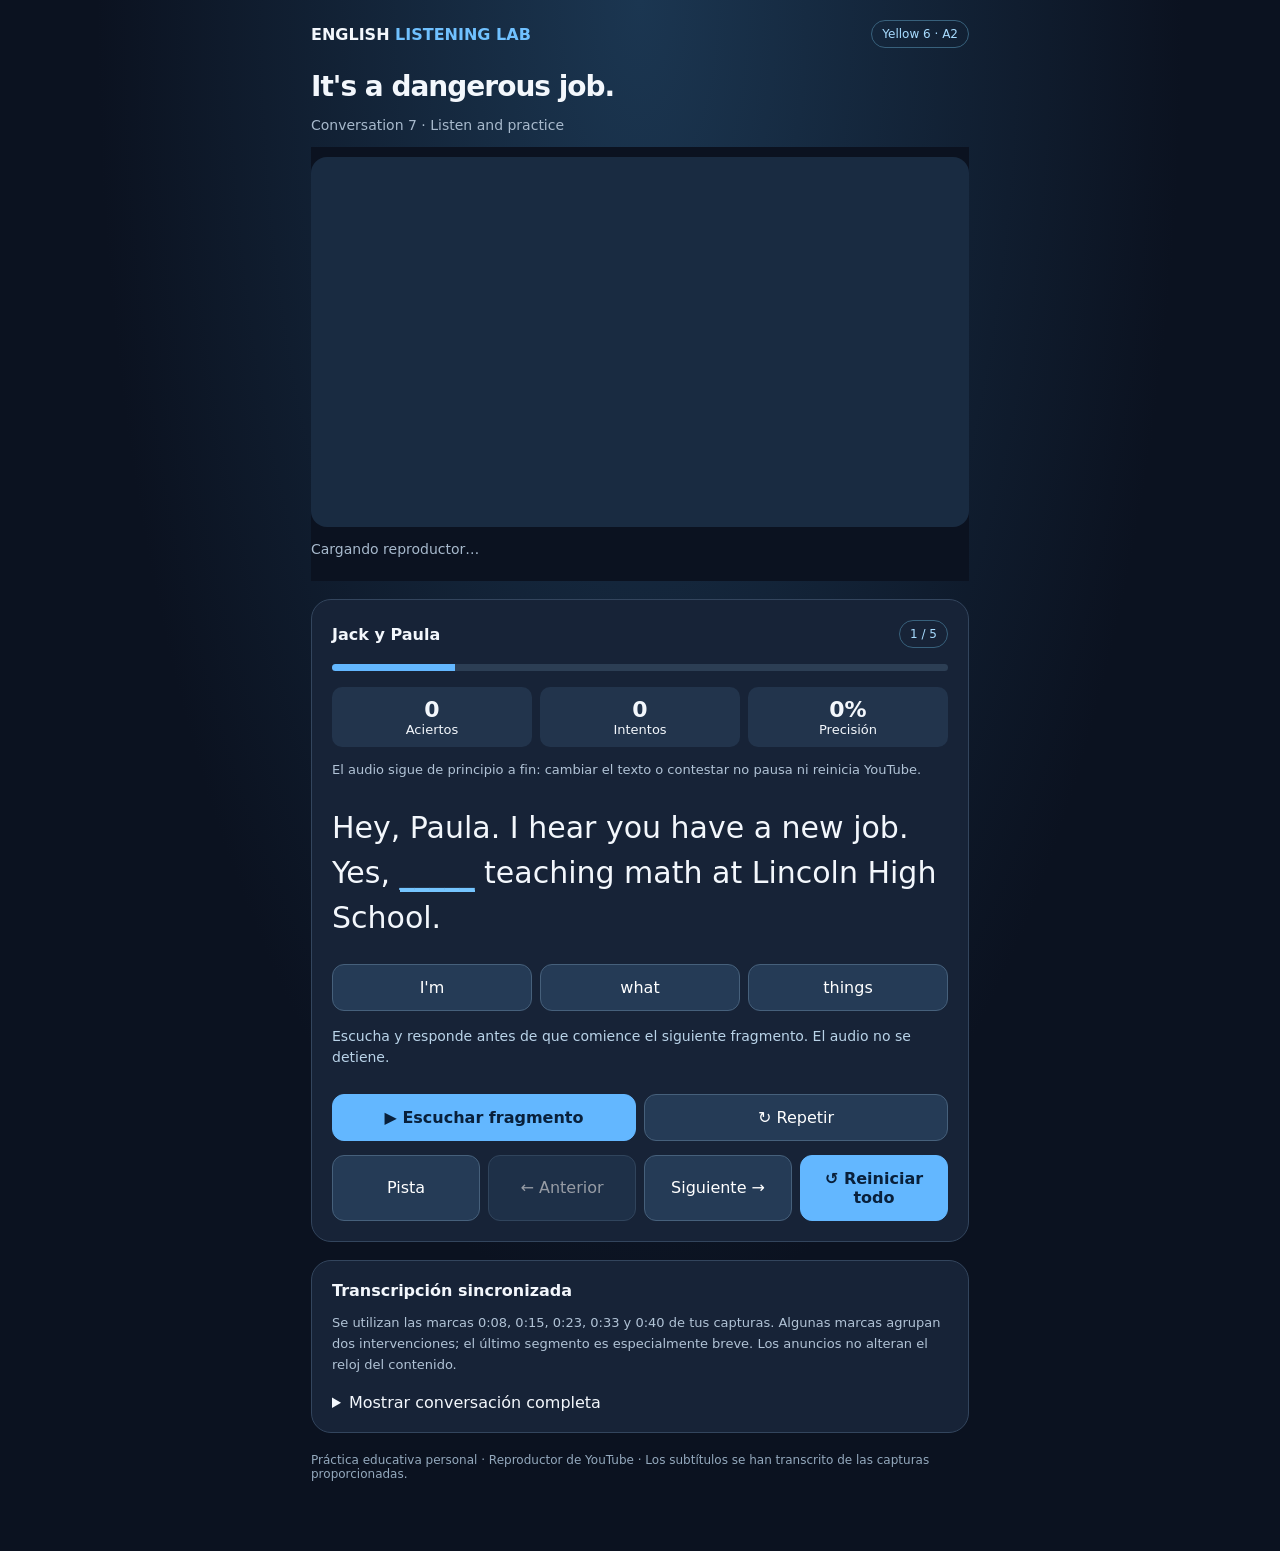
==== commit c1591840: "Keep playback uninterrupted on navigation and add full reset button" ====
--- a/conversations/dangerous-job/index.html
+++ b/conversations/dangerous-job/index.html
@@ -1,5 +1,5 @@
 <!doctype html><html lang="es"><head><meta charset="utf-8"><meta name="viewport" content="width=device-width,initial-scale=1"><title>It's a dangerous job · Listening Lab</title><style>
-:root{font-family:system-ui,-apple-system,sans-serif;color:#f3f7fc;background:#0b1220}*{box-sizing:border-box}body{margin:0;background:radial-gradient(ellipse at top,#1b3651,#0b1220 60%)}main{max-width:690px;margin:auto;padding:20px 16px 70px}header{display:flex;justify-content:space-between;align-items:center}h1{font-size:28px;letter-spacing:-1px;margin:22px 0 4px}.muted{color:#a7b9cc;font-size:14px}.tag{font-size:12px;color:#a8dcff;border:1px solid #38617c;padding:6px 10px;border-radius:30px}.video{position:sticky;top:0;background:#0b1220;z-index:4;padding:10px 0}.frame{aspect-ratio:16/9;border-radius:16px;overflow:hidden;background:#192b41}.frame>div{height:100%;width:100%}.card{background:#172337;border:1px solid #33455d;border-radius:20px;padding:20px;margin-top:18px}.row{display:flex;align-items:center;justify-content:space-between;gap:12px}.progress{background:#2c3e54;height:7px;border-radius:8px;margin:16px 0;overflow:hidden}.fill{height:100%;background:#63b7ff;transition:width .25s}.phrase{font-size:clamp(22px,5vw,30px);line-height:1.5;min-height:130px;margin:24px 0}.blank{color:#75c5ff;border-bottom:2px solid #75c5ff}.choices{display:grid;grid-template-columns:repeat(3,minmax(0,1fr));gap:8px}button{border:1px solid #46607b;border-radius:12px;background:#253b56;color:white;padding:13px 8px;font:inherit;cursor:pointer;overflow-wrap:anywhere}button:disabled{opacity:.55}.correct{background:#17684c;border-color:#5de0a6}.wrong{background:#752b3b;border-color:#e17b8d}.primary{background:#63b7ff;color:#09203b;font-weight:700;border-color:#63b7ff}.buttons{display:flex;flex-wrap:wrap;gap:8px;margin-top:14px}.buttons button{flex:1}.feedback{min-height:54px;color:#b9d3e8;margin-top:15px;font-size:14px;line-height:1.5}.stats{display:flex;gap:8px}.stats span{flex:1;text-align:center;background:#22344c;border-radius:10px;padding:10px;font-size:13px}.stats b{display:block;font-size:22px}small{color:#a8bdd1}.note{font-size:13px;color:#b1c3d6;line-height:1.6}details{margin-top:18px}summary{cursor:pointer}#transcript{line-height:1.9;white-space:pre-wrap;font-size:14px}footer{color:#94a9bd;font-size:12px;margin-top:20px}a{color:#9cd1ff}</style></head><body><main><header><b>ENGLISH <span style="color:#70c1ff">LISTENING LAB</span></b><span class="tag">Yellow 6 · A2</span></header><h1>It's a dangerous job.</h1><p class="muted">Conversation 7 · Listen and practice</p><div class="video"><div class="frame"><div id="player"></div></div><p id="status" class="muted">Cargando reproductor…</p></div><section class="card"><div class="row"><b id="speaker">Jack y Paula</b><span class="tag" id="count">1 / 5</span></div><div class="progress"><div id="fill" class="fill"></div></div><div class="stats"><span><b id="score">0</b>Aciertos</span><span><b id="tries">0</b>Intentos</span><span><b id="accuracy">0%</b>Precisión</span></div><p class="note">El audio fluye sin interrupciones y el ejercicio cambia automáticamente según el segundo del video, incluso si aún no respondiste.</p><div class="phrase" id="phrase"></div><div class="choices" id="choices"></div><div id="feedback" class="feedback" aria-live="polite"></div><div class="buttons"><button class="primary" id="start">▶ Escuchar fragmento</button><button id="repeat">↻ Repetir</button></div><div class="buttons"><button id="hint">Pista</button><button id="prev">← Anterior</button><button id="next">Siguiente →</button></div></section><section class="card"><b>Transcripción sincronizada</b><p class="note">Se utilizan las marcas 0:08, 0:15, 0:23, 0:33 y 0:40 de tus capturas. Algunas marcas agrupan dos intervenciones; el último segmento es especialmente breve. Los anuncios no alteran el reloj del contenido.</p><details><summary>Mostrar conversación completa</summary><div id="transcript"></div></details></section><footer>Práctica educativa personal · Reproductor de YouTube · Los subtítulos se han transcrito de las capturas proporcionadas.</footer></main><script>
+:root{font-family:system-ui,-apple-system,sans-serif;color:#f3f7fc;background:#0b1220}*{box-sizing:border-box}body{margin:0;background:radial-gradient(ellipse at top,#1b3651,#0b1220 60%)}main{max-width:690px;margin:auto;padding:20px 16px 70px}header{display:flex;justify-content:space-between;align-items:center}h1{font-size:28px;letter-spacing:-1px;margin:22px 0 4px}.muted{color:#a7b9cc;font-size:14px}.tag{font-size:12px;color:#a8dcff;border:1px solid #38617c;padding:6px 10px;border-radius:30px}.video{position:sticky;top:0;background:#0b1220;z-index:4;padding:10px 0}.frame{aspect-ratio:16/9;border-radius:16px;overflow:hidden;background:#192b41}.frame>div{height:100%;width:100%}.card{background:#172337;border:1px solid #33455d;border-radius:20px;padding:20px;margin-top:18px}.row{display:flex;align-items:center;justify-content:space-between;gap:12px}.progress{background:#2c3e54;height:7px;border-radius:8px;margin:16px 0;overflow:hidden}.fill{height:100%;background:#63b7ff;transition:width .25s}.phrase{font-size:clamp(22px,5vw,30px);line-height:1.5;min-height:130px;margin:24px 0}.blank{color:#75c5ff;border-bottom:2px solid #75c5ff}.choices{display:grid;grid-template-columns:repeat(3,minmax(0,1fr));gap:8px}button{border:1px solid #46607b;border-radius:12px;background:#253b56;color:white;padding:13px 8px;font:inherit;cursor:pointer;overflow-wrap:anywhere}button:disabled{opacity:.55}.correct{background:#17684c;border-color:#5de0a6}.wrong{background:#752b3b;border-color:#e17b8d}.primary{background:#63b7ff;color:#09203b;font-weight:700;border-color:#63b7ff}.buttons{display:flex;flex-wrap:wrap;gap:8px;margin-top:14px}.buttons button{flex:1}.feedback{min-height:54px;color:#b9d3e8;margin-top:15px;font-size:14px;line-height:1.5}.stats{display:flex;gap:8px}.stats span{flex:1;text-align:center;background:#22344c;border-radius:10px;padding:10px;font-size:13px}.stats b{display:block;font-size:22px}small{color:#a8bdd1}.note{font-size:13px;color:#b1c3d6;line-height:1.6}details{margin-top:18px}summary{cursor:pointer}#transcript{line-height:1.9;white-space:pre-wrap;font-size:14px}footer{color:#94a9bd;font-size:12px;margin-top:20px}a{color:#9cd1ff}</style></head><body><main><header><b>ENGLISH <span style="color:#70c1ff">LISTENING LAB</span></b><span class="tag">Yellow 6 · A2</span></header><h1>It's a dangerous job.</h1><p class="muted">Conversation 7 · Listen and practice</p><div class="video"><div class="frame"><div id="player"></div></div><p id="status" class="muted">Cargando reproductor…</p></div><section class="card"><div class="row"><b id="speaker">Jack y Paula</b><span class="tag" id="count">1 / 5</span></div><div class="progress"><div id="fill" class="fill"></div></div><div class="stats"><span><b id="score">0</b>Aciertos</span><span><b id="tries">0</b>Intentos</span><span><b id="accuracy">0%</b>Precisión</span></div><p class="note">El audio sigue de principio a fin: cambiar el texto o contestar no pausa ni reinicia YouTube.</p><div class="phrase" id="phrase"></div><div class="choices" id="choices"></div><div id="feedback" class="feedback" aria-live="polite"></div><div class="buttons"><button class="primary" id="start">▶ Escuchar fragmento</button><button id="repeat">↻ Repetir</button></div><div class="buttons"><button id="hint">Pista</button><button id="prev">← Anterior</button><button id="next">Siguiente →</button><button id="restart" class="primary">↺ Reiniciar todo</button></div></section><section class="card"><b>Transcripción sincronizada</b><p class="note">Se utilizan las marcas 0:08, 0:15, 0:23, 0:33 y 0:40 de tus capturas. Algunas marcas agrupan dos intervenciones; el último segmento es especialmente breve. Los anuncios no alteran el reloj del contenido.</p><details><summary>Mostrar conversación completa</summary><div id="transcript"></div></details></section><footer>Práctica educativa personal · Reproductor de YouTube · Los subtítulos se han transcrito de las capturas proporcionadas.</footer></main><script>
 const data=[{"start":8,"end":15,"speaker":"Jack y Paula","text":"Hey, Paula. I hear you have a new job. Yes, I'm teaching math at Lincoln High School."},{"start":15,"end":23,"speaker":"Jack y Paula","text":"How do you like it? It's difficult, but the students are terrific. How are things with you?"},{"start":23,"end":33,"speaker":"Jack y Paula","text":"Not bad. Guess what! I'm a firefighter now. Really? Wow! How do you like it? It's a"},{"start":33,"end":40,"speaker":"Jack y Paula","text":"dangerous job, but it's really interesting. I love it! OK, but please be"},{"start":40,"end":42,"speaker":"Paula","text":"careful!"}];const $=id=>document.getElementById(id);
 let i=0,score=0,tries=0,ready=false,player=null,playing=false,answered=false,clock=null,atEnd=false,task=null,transition=false,run=0;let history={};
 try{const p=JSON.parse(localStorage.getItem("dangerous-job-progress")||"{}");i=Math.min(data.length-1,Math.max(0,p.i||0));score=p.score||0;tries=p.tries||0;history=p.history||{}}catch{}
@@ -13,5 +13,5 @@
 function syncToTime(t){if(t<data[0].start)return;let target=data.findIndex((d,k)=>t>=d.start&&t<(k+1<data.length?data[k+1].start:d.end));if(target<0){if(t>=data[data.length-1].end){playing=false;$("status").textContent="Conversación terminada · vuelve a escuchar para practicar";return}return}if(target!==i){i=target;render()}$("status").textContent="Sincronizado · "+Math.floor(t)+"s · fragmento "+(i+1)+"/"+data.length}
 function boundary(){if(!playing)return;playing=false;$("status").textContent="Conversación terminada";$("feedback").textContent="¡Terminaste! Pulsa Repetir para practicar nuevas palabras."}
 function answer(w,btn){if(answered)return;tries++;if(w.toLowerCase()===task.word.toLowerCase()){score++;answered=true;btn.classList.add("correct");$("phrase").textContent=data[i].text;document.querySelectorAll("#choices button").forEach(x=>x.disabled=true);$("feedback").textContent="¡Correcto! Sigue escuchando: el texto cambiará con el video.";}else{btn.classList.add("wrong");btn.disabled=true;$("feedback").textContent=playing?"Prueba otra opción. El audio continúa.":"Intenta otra opción o repite el fragmento."}stats();save()}
-$("start").onclick=play;$("repeat").onclick=play;$("hint").onclick=()=>{$("feedback").textContent="Pista: empieza con "+task.word[0].toUpperCase()+" y tiene "+task.word.length+" letras."};$("prev").onclick=()=>{stop();if(i>0){i--;render();play()}};$("next").onclick=()=>{stop();if(i<data.length-1){i++;render();play()}};$("transcript").textContent=data.map(d=>"["+Math.floor(d.start/60)+":"+String(d.start%60).padStart(2,"0")+"] "+d.text).join("\n\n");
+$("start").onclick=play;$("repeat").onclick=play;$("hint").onclick=()=>{$("feedback").textContent="Pista: empieza con "+task.word[0].toUpperCase()+" y tiene "+task.word.length+" letras."};$("prev").onclick=()=>{if(i>0){i--;render();$("feedback").textContent="Vista anterior. El audio sigue reproduciéndose sin saltos."}};$("next").onclick=()=>{if(i<data.length-1){i++;render();$("feedback").textContent="Vista siguiente. El audio sigue reproduciéndose sin saltos."}};$("restart").onclick=()=>{if(!confirm("¿Reiniciar desde cero, borrar puntuación y generar preguntas nuevas?"))return;i=0;score=0;tries=0;history={};playing=false;render();try{localStorage.removeItem("dangerous-job-progress")}catch{};save();if(ready){try{player.seekTo(0,true);player.playVideo();playing=true;$("status").textContent="Reiniciando video desde 0:00"}catch{}}};$("transcript").textContent=data.map(d=>"["+Math.floor(d.start/60)+":"+String(d.start%60).padStart(2,"0")+"] "+d.text).join("\n\n");
 window.onYouTubeIframeAPIReady=()=>{player=new YT.Player("player",{videoId:"RkUWkWBHnjI",playerVars:{playsinline:1,rel:0},events:{onReady:()=>{ready=true;$("status").textContent="Video listo · pulsa escuchar";clock=setInterval(()=>{if(!ready)return;try{const state=player.getPlayerState();if(state===1){playing=true;syncToTime(player.getCurrentTime())}else if(state===0){boundary()}}catch{}},100)},onError:()=>{$("status").textContent="YouTube no permite reproducir este video aquí."}}})};const s=document.createElement("script");s.src="https://www.youtube.com/iframe_api";document.head.append(s);render();</script></body></html>
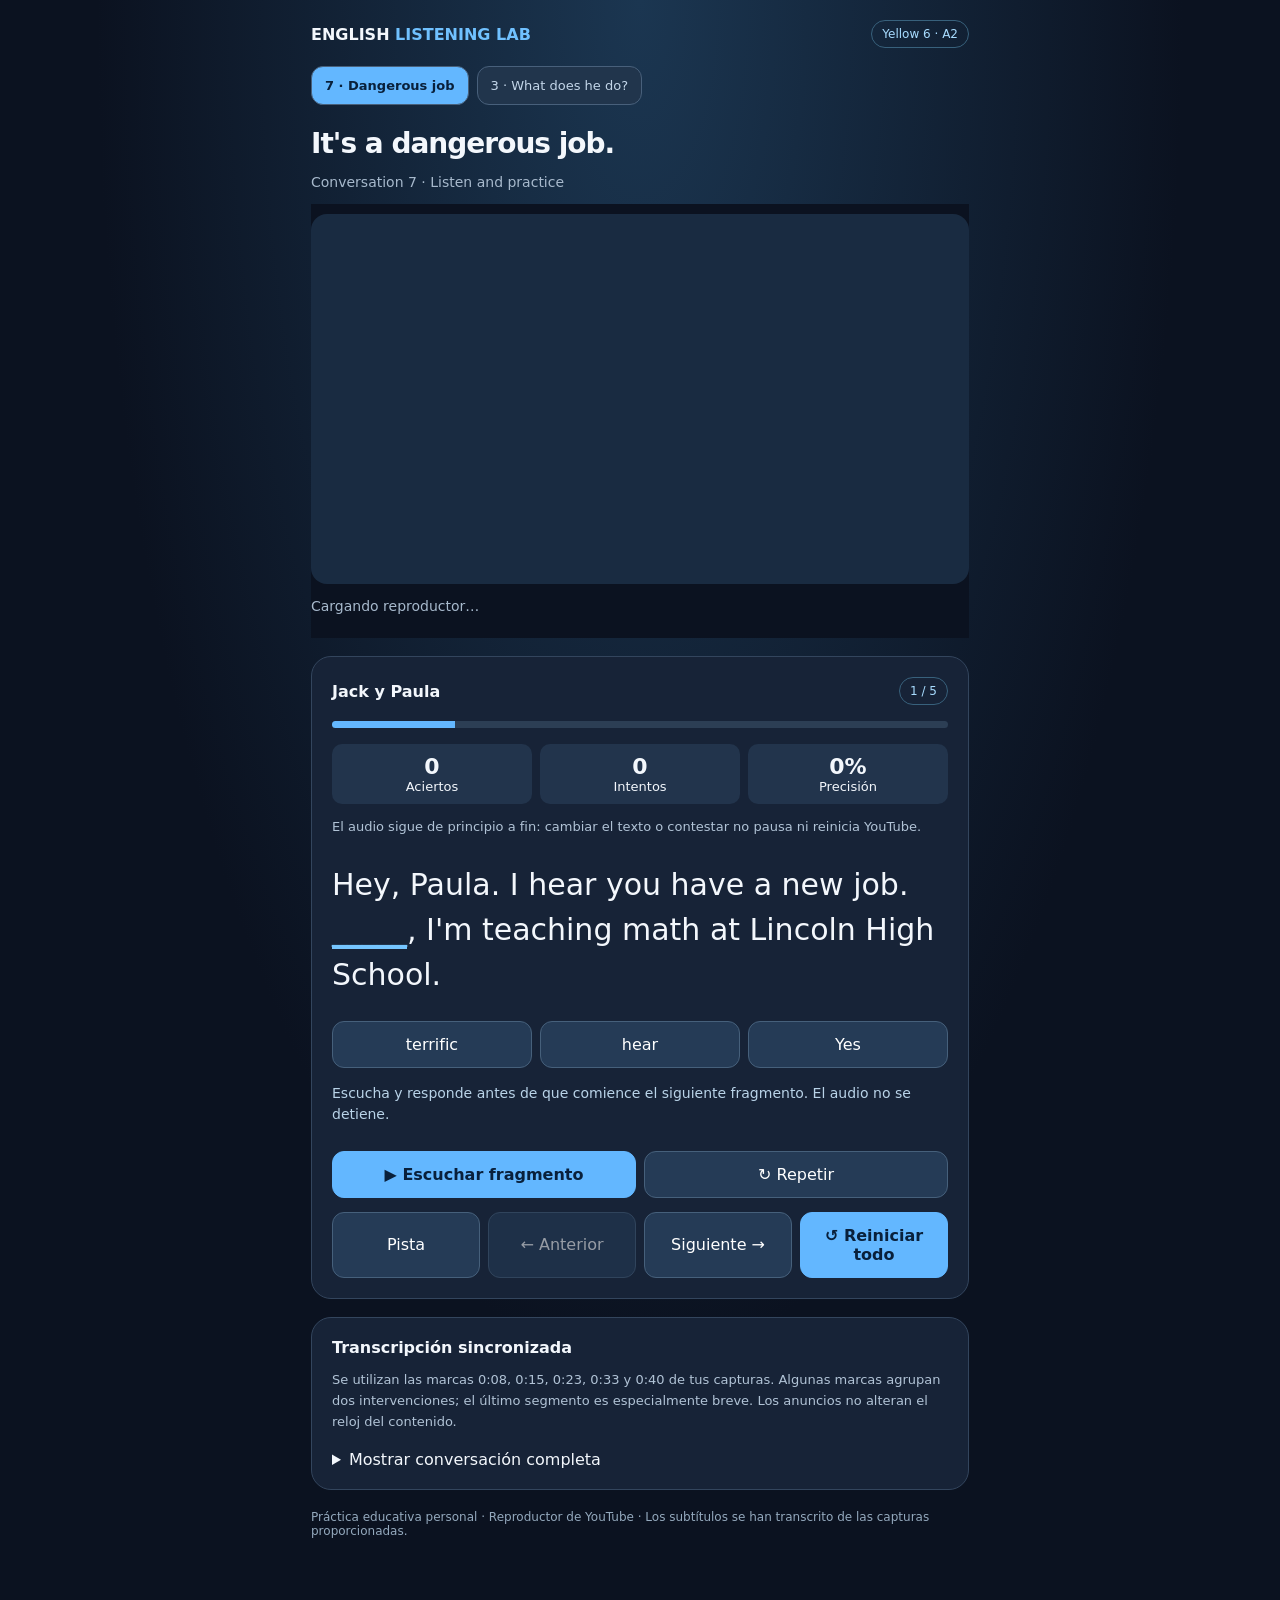
==== commit 10156362: "Add conversation tabs to listening trainer" ====
--- a/conversations/dangerous-job/index.html
+++ b/conversations/dangerous-job/index.html
@@ -1,5 +1,5 @@
 <!doctype html><html lang="es"><head><meta charset="utf-8"><meta name="viewport" content="width=device-width,initial-scale=1"><title>It's a dangerous job · Listening Lab</title><style>
-:root{font-family:system-ui,-apple-system,sans-serif;color:#f3f7fc;background:#0b1220}*{box-sizing:border-box}body{margin:0;background:radial-gradient(ellipse at top,#1b3651,#0b1220 60%)}main{max-width:690px;margin:auto;padding:20px 16px 70px}header{display:flex;justify-content:space-between;align-items:center}h1{font-size:28px;letter-spacing:-1px;margin:22px 0 4px}.muted{color:#a7b9cc;font-size:14px}.tag{font-size:12px;color:#a8dcff;border:1px solid #38617c;padding:6px 10px;border-radius:30px}.video{position:sticky;top:0;background:#0b1220;z-index:4;padding:10px 0}.frame{aspect-ratio:16/9;border-radius:16px;overflow:hidden;background:#192b41}.frame>div{height:100%;width:100%}.card{background:#172337;border:1px solid #33455d;border-radius:20px;padding:20px;margin-top:18px}.row{display:flex;align-items:center;justify-content:space-between;gap:12px}.progress{background:#2c3e54;height:7px;border-radius:8px;margin:16px 0;overflow:hidden}.fill{height:100%;background:#63b7ff;transition:width .25s}.phrase{font-size:clamp(22px,5vw,30px);line-height:1.5;min-height:130px;margin:24px 0}.blank{color:#75c5ff;border-bottom:2px solid #75c5ff}.choices{display:grid;grid-template-columns:repeat(3,minmax(0,1fr));gap:8px}button{border:1px solid #46607b;border-radius:12px;background:#253b56;color:white;padding:13px 8px;font:inherit;cursor:pointer;overflow-wrap:anywhere}button:disabled{opacity:.55}.correct{background:#17684c;border-color:#5de0a6}.wrong{background:#752b3b;border-color:#e17b8d}.primary{background:#63b7ff;color:#09203b;font-weight:700;border-color:#63b7ff}.buttons{display:flex;flex-wrap:wrap;gap:8px;margin-top:14px}.buttons button{flex:1}.feedback{min-height:54px;color:#b9d3e8;margin-top:15px;font-size:14px;line-height:1.5}.stats{display:flex;gap:8px}.stats span{flex:1;text-align:center;background:#22344c;border-radius:10px;padding:10px;font-size:13px}.stats b{display:block;font-size:22px}small{color:#a8bdd1}.note{font-size:13px;color:#b1c3d6;line-height:1.6}details{margin-top:18px}summary{cursor:pointer}#transcript{line-height:1.9;white-space:pre-wrap;font-size:14px}footer{color:#94a9bd;font-size:12px;margin-top:20px}a{color:#9cd1ff}</style></head><body><main><header><b>ENGLISH <span style="color:#70c1ff">LISTENING LAB</span></b><span class="tag">Yellow 6 · A2</span></header><h1>It's a dangerous job.</h1><p class="muted">Conversation 7 · Listen and practice</p><div class="video"><div class="frame"><div id="player"></div></div><p id="status" class="muted">Cargando reproductor…</p></div><section class="card"><div class="row"><b id="speaker">Jack y Paula</b><span class="tag" id="count">1 / 5</span></div><div class="progress"><div id="fill" class="fill"></div></div><div class="stats"><span><b id="score">0</b>Aciertos</span><span><b id="tries">0</b>Intentos</span><span><b id="accuracy">0%</b>Precisión</span></div><p class="note">El audio sigue de principio a fin: cambiar el texto o contestar no pausa ni reinicia YouTube.</p><div class="phrase" id="phrase"></div><div class="choices" id="choices"></div><div id="feedback" class="feedback" aria-live="polite"></div><div class="buttons"><button class="primary" id="start">▶ Escuchar fragmento</button><button id="repeat">↻ Repetir</button></div><div class="buttons"><button id="hint">Pista</button><button id="prev">← Anterior</button><button id="next">Siguiente →</button><button id="restart" class="primary">↺ Reiniciar todo</button></div></section><section class="card"><b>Transcripción sincronizada</b><p class="note">Se utilizan las marcas 0:08, 0:15, 0:23, 0:33 y 0:40 de tus capturas. Algunas marcas agrupan dos intervenciones; el último segmento es especialmente breve. Los anuncios no alteran el reloj del contenido.</p><details><summary>Mostrar conversación completa</summary><div id="transcript"></div></details></section><footer>Práctica educativa personal · Reproductor de YouTube · Los subtítulos se han transcrito de las capturas proporcionadas.</footer></main><script>
+:root{font-family:system-ui,-apple-system,sans-serif;color:#f3f7fc;background:#0b1220}*{box-sizing:border-box}body{margin:0;background:radial-gradient(ellipse at top,#1b3651,#0b1220 60%)}main{max-width:690px;margin:auto;padding:20px 16px 70px}header{display:flex;justify-content:space-between;align-items:center}h1{font-size:28px;letter-spacing:-1px;margin:22px 0 4px}.muted{color:#a7b9cc;font-size:14px}.tag{font-size:12px;color:#a8dcff;border:1px solid #38617c;padding:6px 10px;border-radius:30px}.video{position:sticky;top:0;background:#0b1220;z-index:4;padding:10px 0}.frame{aspect-ratio:16/9;border-radius:16px;overflow:hidden;background:#192b41}.frame>div{height:100%;width:100%}.card{background:#172337;border:1px solid #33455d;border-radius:20px;padding:20px;margin-top:18px}.row{display:flex;align-items:center;justify-content:space-between;gap:12px}.progress{background:#2c3e54;height:7px;border-radius:8px;margin:16px 0;overflow:hidden}.fill{height:100%;background:#63b7ff;transition:width .25s}.phrase{font-size:clamp(22px,5vw,30px);line-height:1.5;min-height:130px;margin:24px 0}.blank{color:#75c5ff;border-bottom:2px solid #75c5ff}.choices{display:grid;grid-template-columns:repeat(3,minmax(0,1fr));gap:8px}button{border:1px solid #46607b;border-radius:12px;background:#253b56;color:white;padding:13px 8px;font:inherit;cursor:pointer;overflow-wrap:anywhere}button:disabled{opacity:.55}.correct{background:#17684c;border-color:#5de0a6}.wrong{background:#752b3b;border-color:#e17b8d}.primary{background:#63b7ff;color:#09203b;font-weight:700;border-color:#63b7ff}.buttons{display:flex;flex-wrap:wrap;gap:8px;margin-top:14px}.buttons button{flex:1}.feedback{min-height:54px;color:#b9d3e8;margin-top:15px;font-size:14px;line-height:1.5}.stats{display:flex;gap:8px}.stats span{flex:1;text-align:center;background:#22344c;border-radius:10px;padding:10px;font-size:13px}.stats b{display:block;font-size:22px}small{color:#a8bdd1}.note{font-size:13px;color:#b1c3d6;line-height:1.6}details{margin-top:18px}summary{cursor:pointer}#transcript{line-height:1.9;white-space:pre-wrap;font-size:14px}footer{color:#94a9bd;font-size:12px;margin-top:20px}a{color:#9cd1ff}.lesson-tabs{display:flex;gap:8px;margin:18px 0 8px;overflow-x:auto}.lesson-tabs a{white-space:nowrap;padding:11px 13px;border:1px solid #48607b;border-radius:12px;text-decoration:none;color:#c3d6e9;background:#21354c;font-size:13px}.lesson-tabs a[aria-current="page"]{background:#63b7ff;color:#09203b;font-weight:750}</style></head><body><main><header><b>ENGLISH <span style="color:#70c1ff">LISTENING LAB</span></b><span class="tag">Yellow 6 · A2</span></header><nav class="lesson-tabs" aria-label="Conversaciones"><a aria-current="page" href="../dangerous-job/">7 · Dangerous job</a><a href="../what-does-he-do/">3 · What does he do?</a></nav><h1>It's a dangerous job.</h1><p class="muted">Conversation 7 · Listen and practice</p><div class="video"><div class="frame"><div id="player"></div></div><p id="status" class="muted">Cargando reproductor…</p></div><section class="card"><div class="row"><b id="speaker">Jack y Paula</b><span class="tag" id="count">1 / 5</span></div><div class="progress"><div id="fill" class="fill"></div></div><div class="stats"><span><b id="score">0</b>Aciertos</span><span><b id="tries">0</b>Intentos</span><span><b id="accuracy">0%</b>Precisión</span></div><p class="note">El audio sigue de principio a fin: cambiar el texto o contestar no pausa ni reinicia YouTube.</p><div class="phrase" id="phrase"></div><div class="choices" id="choices"></div><div id="feedback" class="feedback" aria-live="polite"></div><div class="buttons"><button class="primary" id="start">▶ Escuchar fragmento</button><button id="repeat">↻ Repetir</button></div><div class="buttons"><button id="hint">Pista</button><button id="prev">← Anterior</button><button id="next">Siguiente →</button><button id="restart" class="primary">↺ Reiniciar todo</button></div></section><section class="card"><b>Transcripción sincronizada</b><p class="note">Se utilizan las marcas 0:08, 0:15, 0:23, 0:33 y 0:40 de tus capturas. Algunas marcas agrupan dos intervenciones; el último segmento es especialmente breve. Los anuncios no alteran el reloj del contenido.</p><details><summary>Mostrar conversación completa</summary><div id="transcript"></div></details></section><footer>Práctica educativa personal · Reproductor de YouTube · Los subtítulos se han transcrito de las capturas proporcionadas.</footer></main><script>
 const data=[{"start":8,"end":15,"speaker":"Jack y Paula","text":"Hey, Paula. I hear you have a new job. Yes, I'm teaching math at Lincoln High School."},{"start":15,"end":23,"speaker":"Jack y Paula","text":"How do you like it? It's difficult, but the students are terrific. How are things with you?"},{"start":23,"end":33,"speaker":"Jack y Paula","text":"Not bad. Guess what! I'm a firefighter now. Really? Wow! How do you like it? It's a"},{"start":33,"end":40,"speaker":"Jack y Paula","text":"dangerous job, but it's really interesting. I love it! OK, but please be"},{"start":40,"end":42,"speaker":"Paula","text":"careful!"}];const $=id=>document.getElementById(id);
 let i=0,score=0,tries=0,ready=false,player=null,playing=false,answered=false,clock=null,atEnd=false,task=null,transition=false,run=0;let history={};
 try{const p=JSON.parse(localStorage.getItem("dangerous-job-progress")||"{}");i=Math.min(data.length-1,Math.max(0,p.i||0));score=p.score||0;tries=p.tries||0;history=p.history||{}}catch{}
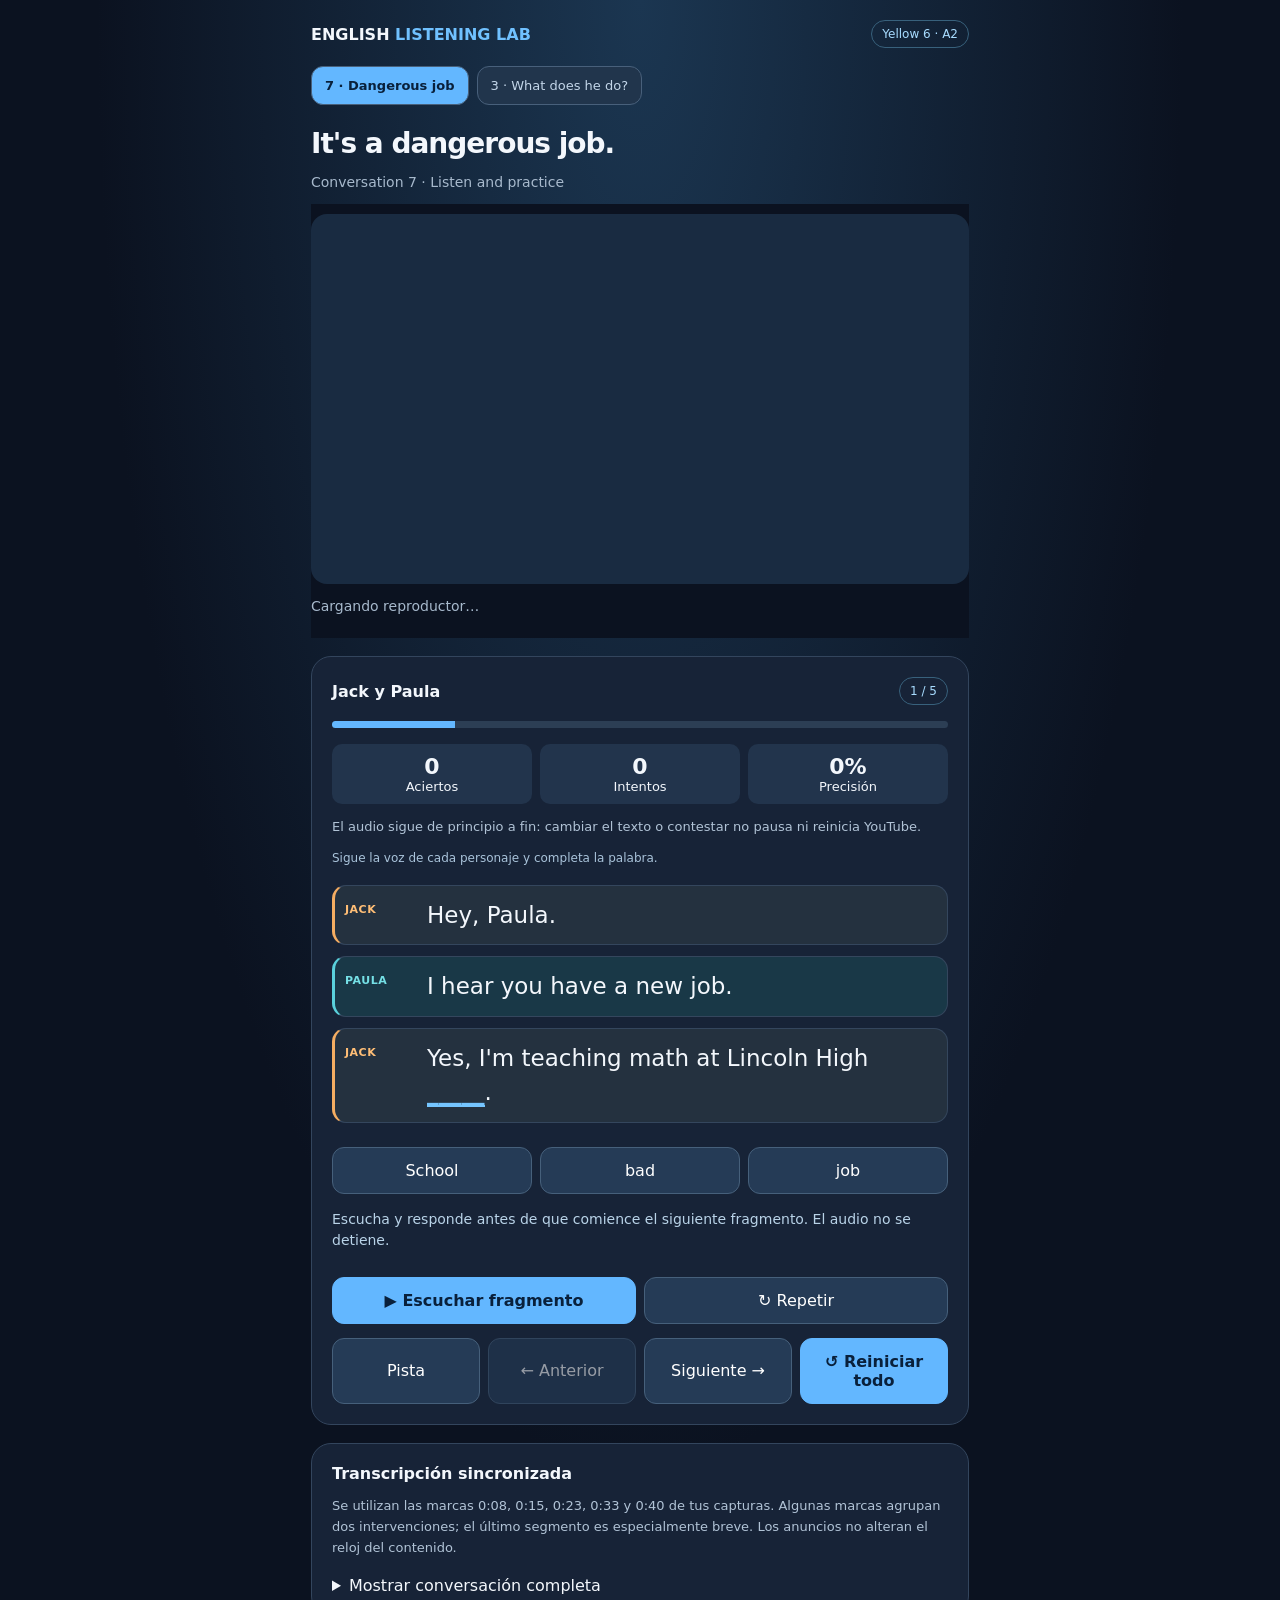
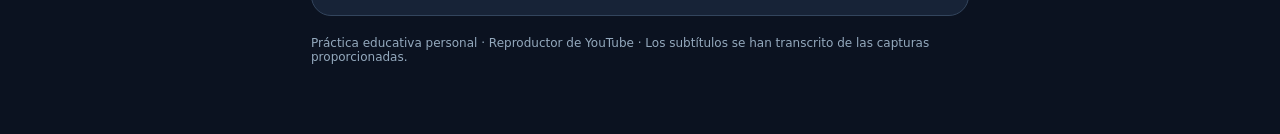
==== commit 27108b9c: "Display speaker-labeled dialogue turns while preserving original video synchronization" ====
--- a/conversations/dangerous-job/index.html
+++ b/conversations/dangerous-job/index.html
@@ -1,17 +1,19 @@
 <!doctype html><html lang="es"><head><meta charset="utf-8"><meta name="viewport" content="width=device-width,initial-scale=1"><title>It's a dangerous job · Listening Lab</title><style>
-:root{font-family:system-ui,-apple-system,sans-serif;color:#f3f7fc;background:#0b1220}*{box-sizing:border-box}body{margin:0;background:radial-gradient(ellipse at top,#1b3651,#0b1220 60%)}main{max-width:690px;margin:auto;padding:20px 16px 70px}header{display:flex;justify-content:space-between;align-items:center}h1{font-size:28px;letter-spacing:-1px;margin:22px 0 4px}.muted{color:#a7b9cc;font-size:14px}.tag{font-size:12px;color:#a8dcff;border:1px solid #38617c;padding:6px 10px;border-radius:30px}.video{position:sticky;top:0;background:#0b1220;z-index:4;padding:10px 0}.frame{aspect-ratio:16/9;border-radius:16px;overflow:hidden;background:#192b41}.frame>div{height:100%;width:100%}.card{background:#172337;border:1px solid #33455d;border-radius:20px;padding:20px;margin-top:18px}.row{display:flex;align-items:center;justify-content:space-between;gap:12px}.progress{background:#2c3e54;height:7px;border-radius:8px;margin:16px 0;overflow:hidden}.fill{height:100%;background:#63b7ff;transition:width .25s}.phrase{font-size:clamp(22px,5vw,30px);line-height:1.5;min-height:130px;margin:24px 0}.blank{color:#75c5ff;border-bottom:2px solid #75c5ff}.choices{display:grid;grid-template-columns:repeat(3,minmax(0,1fr));gap:8px}button{border:1px solid #46607b;border-radius:12px;background:#253b56;color:white;padding:13px 8px;font:inherit;cursor:pointer;overflow-wrap:anywhere}button:disabled{opacity:.55}.correct{background:#17684c;border-color:#5de0a6}.wrong{background:#752b3b;border-color:#e17b8d}.primary{background:#63b7ff;color:#09203b;font-weight:700;border-color:#63b7ff}.buttons{display:flex;flex-wrap:wrap;gap:8px;margin-top:14px}.buttons button{flex:1}.feedback{min-height:54px;color:#b9d3e8;margin-top:15px;font-size:14px;line-height:1.5}.stats{display:flex;gap:8px}.stats span{flex:1;text-align:center;background:#22344c;border-radius:10px;padding:10px;font-size:13px}.stats b{display:block;font-size:22px}small{color:#a8bdd1}.note{font-size:13px;color:#b1c3d6;line-height:1.6}details{margin-top:18px}summary{cursor:pointer}#transcript{line-height:1.9;white-space:pre-wrap;font-size:14px}footer{color:#94a9bd;font-size:12px;margin-top:20px}a{color:#9cd1ff}.lesson-tabs{display:flex;gap:8px;margin:18px 0 8px;overflow-x:auto}.lesson-tabs a{white-space:nowrap;padding:11px 13px;border:1px solid #48607b;border-radius:12px;text-decoration:none;color:#c3d6e9;background:#21354c;font-size:13px}.lesson-tabs a[aria-current="page"]{background:#63b7ff;color:#09203b;font-weight:750}</style></head><body><main><header><b>ENGLISH <span style="color:#70c1ff">LISTENING LAB</span></b><span class="tag">Yellow 6 · A2</span></header><nav class="lesson-tabs" aria-label="Conversaciones"><a aria-current="page" href="../dangerous-job/">7 · Dangerous job</a><a href="../what-does-he-do/">3 · What does he do?</a></nav><h1>It's a dangerous job.</h1><p class="muted">Conversation 7 · Listen and practice</p><div class="video"><div class="frame"><div id="player"></div></div><p id="status" class="muted">Cargando reproductor…</p></div><section class="card"><div class="row"><b id="speaker">Jack y Paula</b><span class="tag" id="count">1 / 5</span></div><div class="progress"><div id="fill" class="fill"></div></div><div class="stats"><span><b id="score">0</b>Aciertos</span><span><b id="tries">0</b>Intentos</span><span><b id="accuracy">0%</b>Precisión</span></div><p class="note">El audio sigue de principio a fin: cambiar el texto o contestar no pausa ni reinicia YouTube.</p><div class="phrase" id="phrase"></div><div class="choices" id="choices"></div><div id="feedback" class="feedback" aria-live="polite"></div><div class="buttons"><button class="primary" id="start">▶ Escuchar fragmento</button><button id="repeat">↻ Repetir</button></div><div class="buttons"><button id="hint">Pista</button><button id="prev">← Anterior</button><button id="next">Siguiente →</button><button id="restart" class="primary">↺ Reiniciar todo</button></div></section><section class="card"><b>Transcripción sincronizada</b><p class="note">Se utilizan las marcas 0:08, 0:15, 0:23, 0:33 y 0:40 de tus capturas. Algunas marcas agrupan dos intervenciones; el último segmento es especialmente breve. Los anuncios no alteran el reloj del contenido.</p><details><summary>Mostrar conversación completa</summary><div id="transcript"></div></details></section><footer>Práctica educativa personal · Reproductor de YouTube · Los subtítulos se han transcrito de las capturas proporcionadas.</footer></main><script>
+:root{font-family:system-ui,-apple-system,sans-serif;color:#f3f7fc;background:#0b1220}*{box-sizing:border-box}body{margin:0;background:radial-gradient(ellipse at top,#1b3651,#0b1220 60%)}main{max-width:690px;margin:auto;padding:20px 16px 70px}header{display:flex;justify-content:space-between;align-items:center}h1{font-size:28px;letter-spacing:-1px;margin:22px 0 4px}.muted{color:#a7b9cc;font-size:14px}.tag{font-size:12px;color:#a8dcff;border:1px solid #38617c;padding:6px 10px;border-radius:30px}.video{position:sticky;top:0;background:#0b1220;z-index:4;padding:10px 0}.frame{aspect-ratio:16/9;border-radius:16px;overflow:hidden;background:#192b41}.frame>div{height:100%;width:100%}.card{background:#172337;border:1px solid #33455d;border-radius:20px;padding:20px;margin-top:18px}.row{display:flex;align-items:center;justify-content:space-between;gap:12px}.progress{background:#2c3e54;height:7px;border-radius:8px;margin:16px 0;overflow:hidden}.fill{height:100%;background:#63b7ff;transition:width .25s}.phrase{font-size:clamp(22px,5vw,30px);line-height:1.5;min-height:130px;margin:24px 0}.blank{color:#75c5ff;border-bottom:2px solid #75c5ff}.choices{display:grid;grid-template-columns:repeat(3,minmax(0,1fr));gap:8px}button{border:1px solid #46607b;border-radius:12px;background:#253b56;color:white;padding:13px 8px;font:inherit;cursor:pointer;overflow-wrap:anywhere}button:disabled{opacity:.55}.correct{background:#17684c;border-color:#5de0a6}.wrong{background:#752b3b;border-color:#e17b8d}.primary{background:#63b7ff;color:#09203b;font-weight:700;border-color:#63b7ff}.buttons{display:flex;flex-wrap:wrap;gap:8px;margin-top:14px}.buttons button{flex:1}.feedback{min-height:54px;color:#b9d3e8;margin-top:15px;font-size:14px;line-height:1.5}.stats{display:flex;gap:8px}.stats span{flex:1;text-align:center;background:#22344c;border-radius:10px;padding:10px;font-size:13px}.stats b{display:block;font-size:22px}small{color:#a8bdd1}.note{font-size:13px;color:#b1c3d6;line-height:1.6}details{margin-top:18px}summary{cursor:pointer}#transcript{line-height:1.9;white-space:pre-wrap;font-size:14px}footer{color:#94a9bd;font-size:12px;margin-top:20px}a{color:#9cd1ff}.lesson-tabs{display:flex;gap:8px;margin:18px 0 8px;overflow-x:auto}.lesson-tabs a{white-space:nowrap;padding:11px 13px;border:1px solid #48607b;border-radius:12px;text-decoration:none;color:#c3d6e9;background:#21354c;font-size:13px}.lesson-tabs a[aria-current="page"]{background:#63b7ff;color:#09203b;font-weight:750}.dialogue{display:flex;flex-direction:column;gap:11px;margin:20px 0 24px;min-height:160px}.turn{display:grid;grid-template-columns:72px minmax(0,1fr);gap:10px;align-items:start;padding:12px 10px;border-radius:14px;background:#202f46;border:1px solid #34465d}.turn[data-voice="a"]{background:#24313f;border-left:3px solid #f5ad62}.turn[data-voice="b"]{background:#193847;border-left:3px solid #5ad1dc}.who{font-size:11px;letter-spacing:.5px;font-weight:800;text-transform:uppercase;padding-top:5px;overflow-wrap:anywhere}.turn[data-voice="a"] .who{color:#ffbe76}.turn[data-voice="b"] .who{color:#75e0e6}.said{font-size:clamp(17px,4.4vw,23px);line-height:1.5;overflow-wrap:anywhere}.turn .blank{font-weight:800;white-space:nowrap}.turn.is-speaking{outline:1px solid #71bfff}.dialogue-help{color:#a9c3da;font-size:12px;margin:2px 0 12px}@media(max-width:400px){.turn{grid-template-columns:62px minmax(0,1fr);gap:7px;padding:10px 8px}.who{font-size:10px}}</style></head><body><main><header><b>ENGLISH <span style="color:#70c1ff">LISTENING LAB</span></b><span class="tag">Yellow 6 · A2</span></header><nav class="lesson-tabs" aria-label="Conversaciones"><a aria-current="page" href="../dangerous-job/">7 · Dangerous job</a><a href="../what-does-he-do/">3 · What does he do?</a></nav><h1>It's a dangerous job.</h1><p class="muted">Conversation 7 · Listen and practice</p><div class="video"><div class="frame"><div id="player"></div></div><p id="status" class="muted">Cargando reproductor…</p></div><section class="card"><div class="row"><b id="speaker">Jack y Paula</b><span class="tag" id="count">1 / 5</span></div><div class="progress"><div id="fill" class="fill"></div></div><div class="stats"><span><b id="score">0</b>Aciertos</span><span><b id="tries">0</b>Intentos</span><span><b id="accuracy">0%</b>Precisión</span></div><p class="note">El audio sigue de principio a fin: cambiar el texto o contestar no pausa ni reinicia YouTube.</p><div class="dialogue-help">Sigue la voz de cada personaje y completa la palabra.</div><div class="dialogue" id="phrase" aria-live="polite"></div><div class="choices" id="choices"></div><div id="feedback" class="feedback" aria-live="polite"></div><div class="buttons"><button class="primary" id="start">▶ Escuchar fragmento</button><button id="repeat">↻ Repetir</button></div><div class="buttons"><button id="hint">Pista</button><button id="prev">← Anterior</button><button id="next">Siguiente →</button><button id="restart" class="primary">↺ Reiniciar todo</button></div></section><section class="card"><b>Transcripción sincronizada</b><p class="note">Se utilizan las marcas 0:08, 0:15, 0:23, 0:33 y 0:40 de tus capturas. Algunas marcas agrupan dos intervenciones; el último segmento es especialmente breve. Los anuncios no alteran el reloj del contenido.</p><details><summary>Mostrar conversación completa</summary><div id="transcript"></div></details></section><footer>Práctica educativa personal · Reproductor de YouTube · Los subtítulos se han transcrito de las capturas proporcionadas.</footer></main><script>
 const data=[{"start":8,"end":15,"speaker":"Jack y Paula","text":"Hey, Paula. I hear you have a new job. Yes, I'm teaching math at Lincoln High School."},{"start":15,"end":23,"speaker":"Jack y Paula","text":"How do you like it? It's difficult, but the students are terrific. How are things with you?"},{"start":23,"end":33,"speaker":"Jack y Paula","text":"Not bad. Guess what! I'm a firefighter now. Really? Wow! How do you like it? It's a"},{"start":33,"end":40,"speaker":"Jack y Paula","text":"dangerous job, but it's really interesting. I love it! OK, but please be"},{"start":40,"end":42,"speaker":"Paula","text":"careful!"}];const $=id=>document.getElementById(id);
 let i=0,score=0,tries=0,ready=false,player=null,playing=false,answered=false,clock=null,atEnd=false,task=null,transition=false,run=0;let history={};
 try{const p=JSON.parse(localStorage.getItem("dangerous-job-progress")||"{}");i=Math.min(data.length-1,Math.max(0,p.i||0));score=p.score||0;tries=p.tries||0;history=p.history||{}}catch{}
 function save(){try{localStorage.setItem("dangerous-job-progress",JSON.stringify({i,score,tries,history}))}catch{}}
 const vocabulary=["new","job","teaching","math","Lincoln","School","hear","Paula","like","difficult","students","terrific","things","bad","Guess","firefighter","Really","Wow","dangerous","interesting","love","please","careful","now","have","you","with","what"];
 function makeTask(){const d=data[i],tokens=[...d.text.matchAll(/[A-Za-z]+(?:'[A-Za-z]+)?/g)].filter(m=>m[0].length>=3);const previous=history[i]||"";const candidates=tokens.filter(m=>m[0].toLowerCase()!==previous.toLowerCase());const pool=candidates.length?candidates:tokens;const chosen=pool[Math.floor(Math.random()*pool.length)];const word=chosen[0];history[i]=word;const options=[word];const distractors=vocabulary.filter(w=>w.toLowerCase()!==word.toLowerCase());for(let j=distractors.length-1;j>0;j--){const k=Math.floor(Math.random()*(j+1));[distractors[j],distractors[k]]=[distractors[k],distractors[j]]}options.push(...distractors.slice(0,2));options.sort(()=>Math.random()-.5);return {word,index:chosen.index,options}}
-function render(){answered=false;atEnd=false;transition=false;task=makeTask();const d=data[i];$("speaker").textContent=d.speaker;$("count").textContent=(i+1)+" / "+data.length;$("fill").style.width=((i+1)/data.length*100)+"%";$("phrase").replaceChildren(document.createTextNode(d.text.slice(0,task.index)));const blank=document.createElement("span");blank.className="blank";blank.textContent="_____";$("phrase").append(blank,document.createTextNode(d.text.slice(task.index+task.word.length)));$("choices").replaceChildren();task.options.forEach(w=>{const btn=document.createElement("button");btn.textContent=w;btn.onclick=()=>answer(w,btn);$("choices").append(btn)});$("feedback").textContent="Escucha y responde antes de que comience el siguiente fragmento. El audio no se detiene.";$("prev").disabled=i===0;$("next").disabled=i===data.length-1;stats();save()}
+const turnVoices=[["Jack","Paula"],["Jack","Paula","Paula"],["Jack","Jack","Jack","Paula","Paula","Paula","Jack"],["Jack","Jack","Jack","Paula"],["Paula"]];
+function renderDialogue(d,missing){const host=$("phrase");host.replaceChildren();const pieces=d.text.split(/(?<=[.!?])\s+(?=[A-Z])/g);let cursor=0;pieces.forEach((piece,k)=>{const start=d.text.indexOf(piece,cursor);cursor=start+piece.length;const who=(turnVoices[i]||[])[k]||((k%2)?"Paula":"Jack");const row=document.createElement("div");row.className="turn";row.dataset.voice=("Jack"===who)?"a":"b";const label=document.createElement("span");label.className="who";label.textContent=who;const words=document.createElement("span");words.className="said";const end=start+piece.length;if(missing&&task.index>=start&&task.index<end){const at=task.index-start;words.append(document.createTextNode(piece.slice(0,at)));const blank=document.createElement("span");blank.className="blank";blank.textContent="_____";words.append(blank,document.createTextNode(piece.slice(at+task.word.length)))}else{words.textContent=piece}row.append(label,words);host.append(row)})}
+function render(){answered=false;atEnd=false;transition=false;task=makeTask();const d=data[i];$("speaker").textContent=d.speaker;$("count").textContent=(i+1)+" / "+data.length;$("fill").style.width=((i+1)/data.length*100)+"%";renderDialogue(d,true);$("choices").replaceChildren();task.options.forEach(w=>{const btn=document.createElement("button");btn.textContent=w;btn.onclick=()=>answer(w,btn);$("choices").append(btn)});$("feedback").textContent="Escucha y responde antes de que comience el siguiente fragmento. El audio no se detiene.";$("prev").disabled=i===0;$("next").disabled=i===data.length-1;stats();save()}
 function stats(){$("score").textContent=score;$("tries").textContent=tries;$("accuracy").textContent=tries?Math.round(score/tries*100)+"%":"0%"}
 function stop(){playing=false;run++;if(ready){try{player.pauseVideo()}catch{}}}
 function play(){if(!ready){$("feedback").textContent="Espera a que cargue el video y pulsa Play.";return}run++;const d=data[i];playing=true;atEnd=false;transition=false;try{player.seekTo(d.start,true);player.playVideo();$("status").textContent="Escuchando "+d.start+"s – "+d.end+"s"}catch{}}
 function syncToTime(t){if(t<data[0].start)return;let target=data.findIndex((d,k)=>t>=d.start&&t<(k+1<data.length?data[k+1].start:d.end));if(target<0){if(t>=data[data.length-1].end){playing=false;$("status").textContent="Conversación terminada · vuelve a escuchar para practicar";return}return}if(target!==i){i=target;render()}$("status").textContent="Sincronizado · "+Math.floor(t)+"s · fragmento "+(i+1)+"/"+data.length}
 function boundary(){if(!playing)return;playing=false;$("status").textContent="Conversación terminada";$("feedback").textContent="¡Terminaste! Pulsa Repetir para practicar nuevas palabras."}
-function answer(w,btn){if(answered)return;tries++;if(w.toLowerCase()===task.word.toLowerCase()){score++;answered=true;btn.classList.add("correct");$("phrase").textContent=data[i].text;document.querySelectorAll("#choices button").forEach(x=>x.disabled=true);$("feedback").textContent="¡Correcto! Sigue escuchando: el texto cambiará con el video.";}else{btn.classList.add("wrong");btn.disabled=true;$("feedback").textContent=playing?"Prueba otra opción. El audio continúa.":"Intenta otra opción o repite el fragmento."}stats();save()}
+function answer(w,btn){if(answered)return;tries++;if(w.toLowerCase()===task.word.toLowerCase()){score++;answered=true;btn.classList.add("correct");renderDialogue(data[i],false);document.querySelectorAll("#choices button").forEach(x=>x.disabled=true);$("feedback").textContent="¡Correcto! Sigue escuchando: el texto cambiará con el video.";}else{btn.classList.add("wrong");btn.disabled=true;$("feedback").textContent=playing?"Prueba otra opción. El audio continúa.":"Intenta otra opción o repite el fragmento."}stats();save()}
 $("start").onclick=play;$("repeat").onclick=play;$("hint").onclick=()=>{$("feedback").textContent="Pista: empieza con "+task.word[0].toUpperCase()+" y tiene "+task.word.length+" letras."};$("prev").onclick=()=>{if(i>0){i--;render();$("feedback").textContent="Vista anterior. El audio sigue reproduciéndose sin saltos."}};$("next").onclick=()=>{if(i<data.length-1){i++;render();$("feedback").textContent="Vista siguiente. El audio sigue reproduciéndose sin saltos."}};$("restart").onclick=()=>{if(!confirm("¿Reiniciar desde cero, borrar puntuación y generar preguntas nuevas?"))return;i=0;score=0;tries=0;history={};playing=false;render();try{localStorage.removeItem("dangerous-job-progress")}catch{};save();if(ready){try{player.seekTo(0,true);player.playVideo();playing=true;$("status").textContent="Reiniciando video desde 0:00"}catch{}}};$("transcript").textContent=data.map(d=>"["+Math.floor(d.start/60)+":"+String(d.start%60).padStart(2,"0")+"] "+d.text).join("\n\n");
 window.onYouTubeIframeAPIReady=()=>{player=new YT.Player("player",{videoId:"RkUWkWBHnjI",playerVars:{playsinline:1,rel:0},events:{onReady:()=>{ready=true;$("status").textContent="Video listo · pulsa escuchar";clock=setInterval(()=>{if(!ready)return;try{const state=player.getPlayerState();if(state===1){playing=true;syncToTime(player.getCurrentTime())}else if(state===0){boundary()}}catch{}},100)},onError:()=>{$("status").textContent="YouTube no permite reproducir este video aquí."}}})};const s=document.createElement("script");s.src="https://www.youtube.com/iframe_api";document.head.append(s);render();</script></body></html>
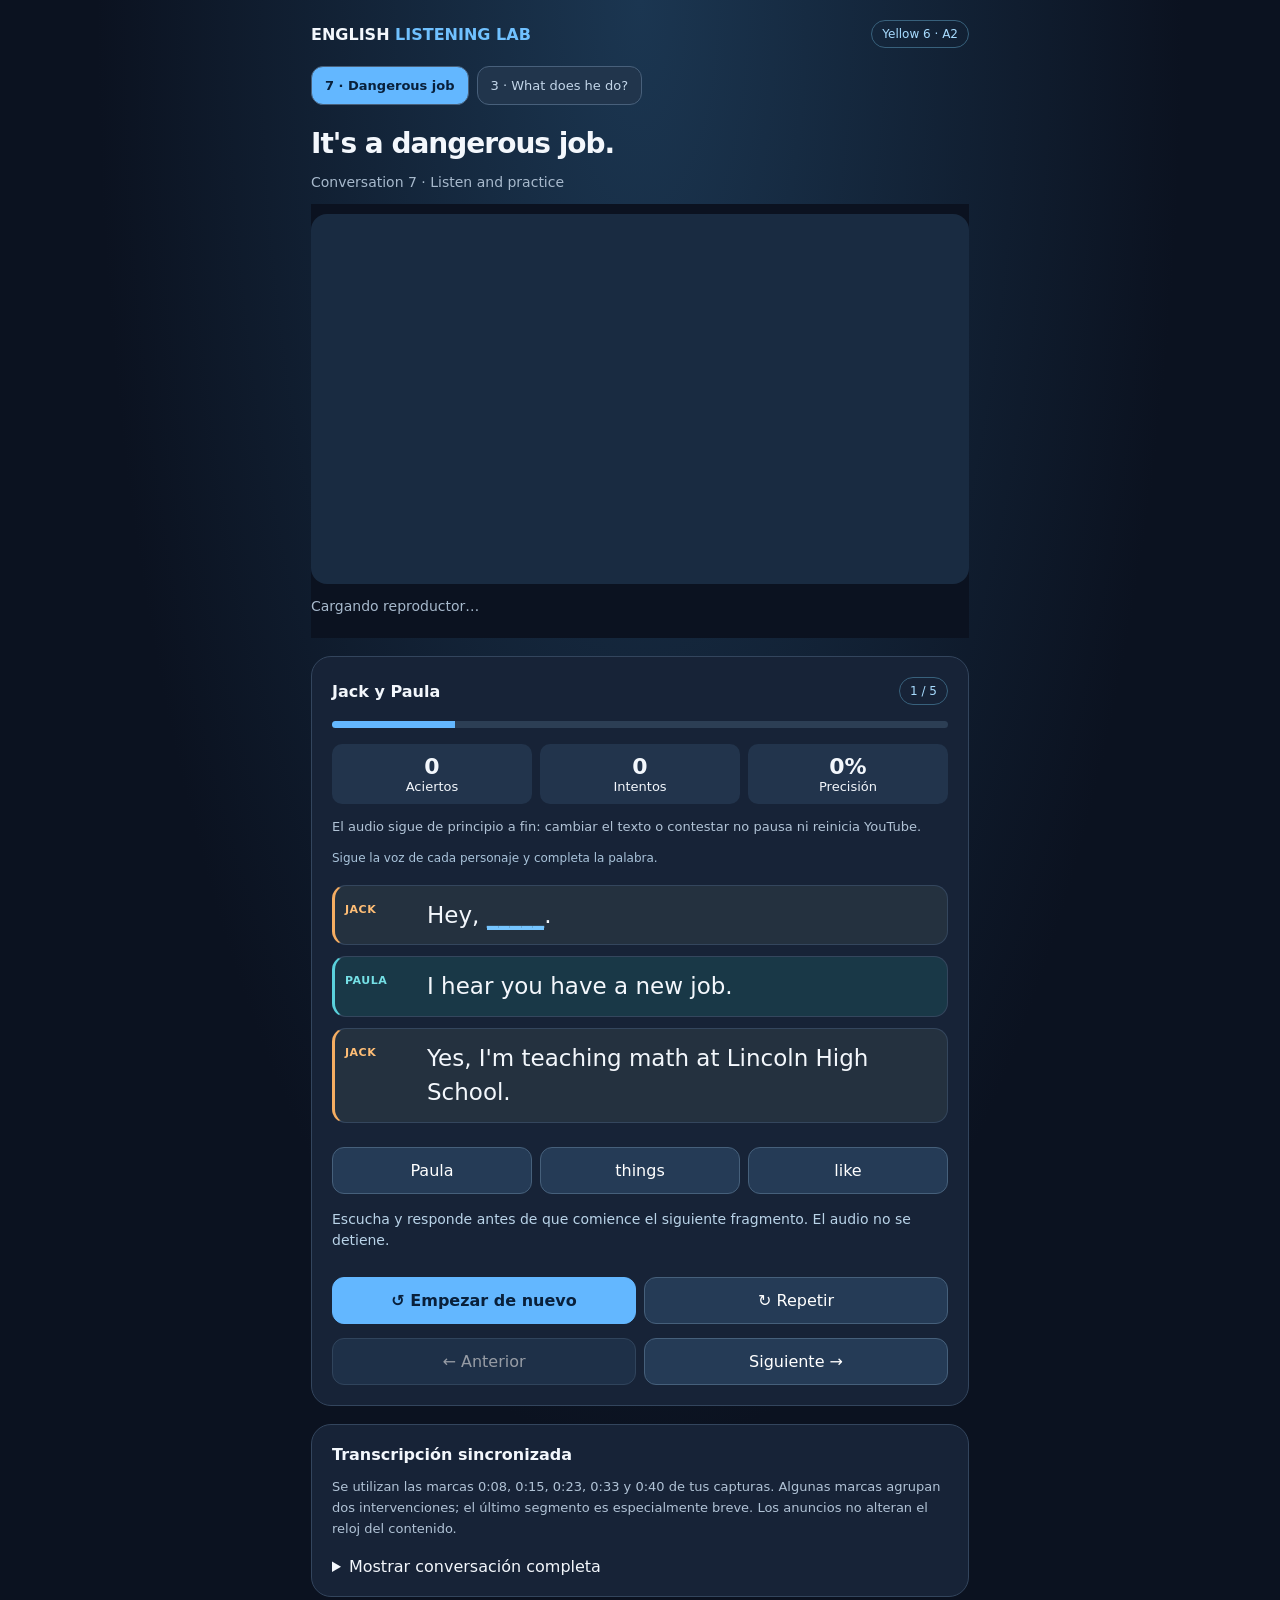
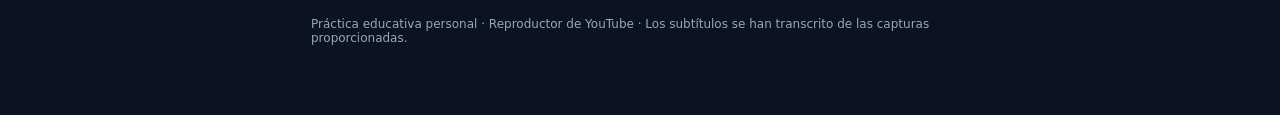
==== commit 27916338: "Move full restart to main button and remove hint and duplicate reset controls" ====
--- a/conversations/dangerous-job/index.html
+++ b/conversations/dangerous-job/index.html
@@ -1,5 +1,5 @@
 <!doctype html><html lang="es"><head><meta charset="utf-8"><meta name="viewport" content="width=device-width,initial-scale=1"><title>It's a dangerous job · Listening Lab</title><style>
-:root{font-family:system-ui,-apple-system,sans-serif;color:#f3f7fc;background:#0b1220}*{box-sizing:border-box}body{margin:0;background:radial-gradient(ellipse at top,#1b3651,#0b1220 60%)}main{max-width:690px;margin:auto;padding:20px 16px 70px}header{display:flex;justify-content:space-between;align-items:center}h1{font-size:28px;letter-spacing:-1px;margin:22px 0 4px}.muted{color:#a7b9cc;font-size:14px}.tag{font-size:12px;color:#a8dcff;border:1px solid #38617c;padding:6px 10px;border-radius:30px}.video{position:sticky;top:0;background:#0b1220;z-index:4;padding:10px 0}.frame{aspect-ratio:16/9;border-radius:16px;overflow:hidden;background:#192b41}.frame>div{height:100%;width:100%}.card{background:#172337;border:1px solid #33455d;border-radius:20px;padding:20px;margin-top:18px}.row{display:flex;align-items:center;justify-content:space-between;gap:12px}.progress{background:#2c3e54;height:7px;border-radius:8px;margin:16px 0;overflow:hidden}.fill{height:100%;background:#63b7ff;transition:width .25s}.phrase{font-size:clamp(22px,5vw,30px);line-height:1.5;min-height:130px;margin:24px 0}.blank{color:#75c5ff;border-bottom:2px solid #75c5ff}.choices{display:grid;grid-template-columns:repeat(3,minmax(0,1fr));gap:8px}button{border:1px solid #46607b;border-radius:12px;background:#253b56;color:white;padding:13px 8px;font:inherit;cursor:pointer;overflow-wrap:anywhere}button:disabled{opacity:.55}.correct{background:#17684c;border-color:#5de0a6}.wrong{background:#752b3b;border-color:#e17b8d}.primary{background:#63b7ff;color:#09203b;font-weight:700;border-color:#63b7ff}.buttons{display:flex;flex-wrap:wrap;gap:8px;margin-top:14px}.buttons button{flex:1}.feedback{min-height:54px;color:#b9d3e8;margin-top:15px;font-size:14px;line-height:1.5}.stats{display:flex;gap:8px}.stats span{flex:1;text-align:center;background:#22344c;border-radius:10px;padding:10px;font-size:13px}.stats b{display:block;font-size:22px}small{color:#a8bdd1}.note{font-size:13px;color:#b1c3d6;line-height:1.6}details{margin-top:18px}summary{cursor:pointer}#transcript{line-height:1.9;white-space:pre-wrap;font-size:14px}footer{color:#94a9bd;font-size:12px;margin-top:20px}a{color:#9cd1ff}.lesson-tabs{display:flex;gap:8px;margin:18px 0 8px;overflow-x:auto}.lesson-tabs a{white-space:nowrap;padding:11px 13px;border:1px solid #48607b;border-radius:12px;text-decoration:none;color:#c3d6e9;background:#21354c;font-size:13px}.lesson-tabs a[aria-current="page"]{background:#63b7ff;color:#09203b;font-weight:750}.dialogue{display:flex;flex-direction:column;gap:11px;margin:20px 0 24px;min-height:160px}.turn{display:grid;grid-template-columns:72px minmax(0,1fr);gap:10px;align-items:start;padding:12px 10px;border-radius:14px;background:#202f46;border:1px solid #34465d}.turn[data-voice="a"]{background:#24313f;border-left:3px solid #f5ad62}.turn[data-voice="b"]{background:#193847;border-left:3px solid #5ad1dc}.who{font-size:11px;letter-spacing:.5px;font-weight:800;text-transform:uppercase;padding-top:5px;overflow-wrap:anywhere}.turn[data-voice="a"] .who{color:#ffbe76}.turn[data-voice="b"] .who{color:#75e0e6}.said{font-size:clamp(17px,4.4vw,23px);line-height:1.5;overflow-wrap:anywhere}.turn .blank{font-weight:800;white-space:nowrap}.turn.is-speaking{outline:1px solid #71bfff}.dialogue-help{color:#a9c3da;font-size:12px;margin:2px 0 12px}@media(max-width:400px){.turn{grid-template-columns:62px minmax(0,1fr);gap:7px;padding:10px 8px}.who{font-size:10px}}</style></head><body><main><header><b>ENGLISH <span style="color:#70c1ff">LISTENING LAB</span></b><span class="tag">Yellow 6 · A2</span></header><nav class="lesson-tabs" aria-label="Conversaciones"><a aria-current="page" href="../dangerous-job/">7 · Dangerous job</a><a href="../what-does-he-do/">3 · What does he do?</a></nav><h1>It's a dangerous job.</h1><p class="muted">Conversation 7 · Listen and practice</p><div class="video"><div class="frame"><div id="player"></div></div><p id="status" class="muted">Cargando reproductor…</p></div><section class="card"><div class="row"><b id="speaker">Jack y Paula</b><span class="tag" id="count">1 / 5</span></div><div class="progress"><div id="fill" class="fill"></div></div><div class="stats"><span><b id="score">0</b>Aciertos</span><span><b id="tries">0</b>Intentos</span><span><b id="accuracy">0%</b>Precisión</span></div><p class="note">El audio sigue de principio a fin: cambiar el texto o contestar no pausa ni reinicia YouTube.</p><div class="dialogue-help">Sigue la voz de cada personaje y completa la palabra.</div><div class="dialogue" id="phrase" aria-live="polite"></div><div class="choices" id="choices"></div><div id="feedback" class="feedback" aria-live="polite"></div><div class="buttons"><button class="primary" id="start">▶ Escuchar fragmento</button><button id="repeat">↻ Repetir</button></div><div class="buttons"><button id="hint">Pista</button><button id="prev">← Anterior</button><button id="next">Siguiente →</button><button id="restart" class="primary">↺ Reiniciar todo</button></div></section><section class="card"><b>Transcripción sincronizada</b><p class="note">Se utilizan las marcas 0:08, 0:15, 0:23, 0:33 y 0:40 de tus capturas. Algunas marcas agrupan dos intervenciones; el último segmento es especialmente breve. Los anuncios no alteran el reloj del contenido.</p><details><summary>Mostrar conversación completa</summary><div id="transcript"></div></details></section><footer>Práctica educativa personal · Reproductor de YouTube · Los subtítulos se han transcrito de las capturas proporcionadas.</footer></main><script>
+:root{font-family:system-ui,-apple-system,sans-serif;color:#f3f7fc;background:#0b1220}*{box-sizing:border-box}body{margin:0;background:radial-gradient(ellipse at top,#1b3651,#0b1220 60%)}main{max-width:690px;margin:auto;padding:20px 16px 70px}header{display:flex;justify-content:space-between;align-items:center}h1{font-size:28px;letter-spacing:-1px;margin:22px 0 4px}.muted{color:#a7b9cc;font-size:14px}.tag{font-size:12px;color:#a8dcff;border:1px solid #38617c;padding:6px 10px;border-radius:30px}.video{position:sticky;top:0;background:#0b1220;z-index:4;padding:10px 0}.frame{aspect-ratio:16/9;border-radius:16px;overflow:hidden;background:#192b41}.frame>div{height:100%;width:100%}.card{background:#172337;border:1px solid #33455d;border-radius:20px;padding:20px;margin-top:18px}.row{display:flex;align-items:center;justify-content:space-between;gap:12px}.progress{background:#2c3e54;height:7px;border-radius:8px;margin:16px 0;overflow:hidden}.fill{height:100%;background:#63b7ff;transition:width .25s}.phrase{font-size:clamp(22px,5vw,30px);line-height:1.5;min-height:130px;margin:24px 0}.blank{color:#75c5ff;border-bottom:2px solid #75c5ff}.choices{display:grid;grid-template-columns:repeat(3,minmax(0,1fr));gap:8px}button{border:1px solid #46607b;border-radius:12px;background:#253b56;color:white;padding:13px 8px;font:inherit;cursor:pointer;overflow-wrap:anywhere}button:disabled{opacity:.55}.correct{background:#17684c;border-color:#5de0a6}.wrong{background:#752b3b;border-color:#e17b8d}.primary{background:#63b7ff;color:#09203b;font-weight:700;border-color:#63b7ff}.buttons{display:flex;flex-wrap:wrap;gap:8px;margin-top:14px}.buttons button{flex:1}.feedback{min-height:54px;color:#b9d3e8;margin-top:15px;font-size:14px;line-height:1.5}.stats{display:flex;gap:8px}.stats span{flex:1;text-align:center;background:#22344c;border-radius:10px;padding:10px;font-size:13px}.stats b{display:block;font-size:22px}small{color:#a8bdd1}.note{font-size:13px;color:#b1c3d6;line-height:1.6}details{margin-top:18px}summary{cursor:pointer}#transcript{line-height:1.9;white-space:pre-wrap;font-size:14px}footer{color:#94a9bd;font-size:12px;margin-top:20px}a{color:#9cd1ff}.lesson-tabs{display:flex;gap:8px;margin:18px 0 8px;overflow-x:auto}.lesson-tabs a{white-space:nowrap;padding:11px 13px;border:1px solid #48607b;border-radius:12px;text-decoration:none;color:#c3d6e9;background:#21354c;font-size:13px}.lesson-tabs a[aria-current="page"]{background:#63b7ff;color:#09203b;font-weight:750}.dialogue{display:flex;flex-direction:column;gap:11px;margin:20px 0 24px;min-height:160px}.turn{display:grid;grid-template-columns:72px minmax(0,1fr);gap:10px;align-items:start;padding:12px 10px;border-radius:14px;background:#202f46;border:1px solid #34465d}.turn[data-voice="a"]{background:#24313f;border-left:3px solid #f5ad62}.turn[data-voice="b"]{background:#193847;border-left:3px solid #5ad1dc}.who{font-size:11px;letter-spacing:.5px;font-weight:800;text-transform:uppercase;padding-top:5px;overflow-wrap:anywhere}.turn[data-voice="a"] .who{color:#ffbe76}.turn[data-voice="b"] .who{color:#75e0e6}.said{font-size:clamp(17px,4.4vw,23px);line-height:1.5;overflow-wrap:anywhere}.turn .blank{font-weight:800;white-space:nowrap}.turn.is-speaking{outline:1px solid #71bfff}.dialogue-help{color:#a9c3da;font-size:12px;margin:2px 0 12px}@media(max-width:400px){.turn{grid-template-columns:62px minmax(0,1fr);gap:7px;padding:10px 8px}.who{font-size:10px}}</style></head><body><main><header><b>ENGLISH <span style="color:#70c1ff">LISTENING LAB</span></b><span class="tag">Yellow 6 · A2</span></header><nav class="lesson-tabs" aria-label="Conversaciones"><a aria-current="page" href="../dangerous-job/">7 · Dangerous job</a><a href="../what-does-he-do/">3 · What does he do?</a></nav><h1>It's a dangerous job.</h1><p class="muted">Conversation 7 · Listen and practice</p><div class="video"><div class="frame"><div id="player"></div></div><p id="status" class="muted">Cargando reproductor…</p></div><section class="card"><div class="row"><b id="speaker">Jack y Paula</b><span class="tag" id="count">1 / 5</span></div><div class="progress"><div id="fill" class="fill"></div></div><div class="stats"><span><b id="score">0</b>Aciertos</span><span><b id="tries">0</b>Intentos</span><span><b id="accuracy">0%</b>Precisión</span></div><p class="note">El audio sigue de principio a fin: cambiar el texto o contestar no pausa ni reinicia YouTube.</p><div class="dialogue-help">Sigue la voz de cada personaje y completa la palabra.</div><div class="dialogue" id="phrase" aria-live="polite"></div><div class="choices" id="choices"></div><div id="feedback" class="feedback" aria-live="polite"></div><div class="buttons"><button class="primary" id="start">↺ Empezar de nuevo</button><button id="restart" type="button" hidden style="display:none" aria-hidden="true"></button><button id="repeat">↻ Repetir</button></div><div class="buttons"><button id="prev">← Anterior</button><button id="next">Siguiente →</button></div></section><section class="card"><b>Transcripción sincronizada</b><p class="note">Se utilizan las marcas 0:08, 0:15, 0:23, 0:33 y 0:40 de tus capturas. Algunas marcas agrupan dos intervenciones; el último segmento es especialmente breve. Los anuncios no alteran el reloj del contenido.</p><details><summary>Mostrar conversación completa</summary><div id="transcript"></div></details></section><footer>Práctica educativa personal · Reproductor de YouTube · Los subtítulos se han transcrito de las capturas proporcionadas.</footer></main><script>
 const data=[{"start":8,"end":15,"speaker":"Jack y Paula","text":"Hey, Paula. I hear you have a new job. Yes, I'm teaching math at Lincoln High School."},{"start":15,"end":23,"speaker":"Jack y Paula","text":"How do you like it? It's difficult, but the students are terrific. How are things with you?"},{"start":23,"end":33,"speaker":"Jack y Paula","text":"Not bad. Guess what! I'm a firefighter now. Really? Wow! How do you like it? It's a"},{"start":33,"end":40,"speaker":"Jack y Paula","text":"dangerous job, but it's really interesting. I love it! OK, but please be"},{"start":40,"end":42,"speaker":"Paula","text":"careful!"}];const $=id=>document.getElementById(id);
 let i=0,score=0,tries=0,ready=false,player=null,playing=false,answered=false,clock=null,atEnd=false,task=null,transition=false,run=0;let history={};
 try{const p=JSON.parse(localStorage.getItem("dangerous-job-progress")||"{}");i=Math.min(data.length-1,Math.max(0,p.i||0));score=p.score||0;tries=p.tries||0;history=p.history||{}}catch{}
@@ -15,5 +15,5 @@
 function syncToTime(t){if(t<data[0].start)return;let target=data.findIndex((d,k)=>t>=d.start&&t<(k+1<data.length?data[k+1].start:d.end));if(target<0){if(t>=data[data.length-1].end){playing=false;$("status").textContent="Conversación terminada · vuelve a escuchar para practicar";return}return}if(target!==i){i=target;render()}$("status").textContent="Sincronizado · "+Math.floor(t)+"s · fragmento "+(i+1)+"/"+data.length}
 function boundary(){if(!playing)return;playing=false;$("status").textContent="Conversación terminada";$("feedback").textContent="¡Terminaste! Pulsa Repetir para practicar nuevas palabras."}
 function answer(w,btn){if(answered)return;tries++;if(w.toLowerCase()===task.word.toLowerCase()){score++;answered=true;btn.classList.add("correct");renderDialogue(data[i],false);document.querySelectorAll("#choices button").forEach(x=>x.disabled=true);$("feedback").textContent="¡Correcto! Sigue escuchando: el texto cambiará con el video.";}else{btn.classList.add("wrong");btn.disabled=true;$("feedback").textContent=playing?"Prueba otra opción. El audio continúa.":"Intenta otra opción o repite el fragmento."}stats();save()}
-$("start").onclick=play;$("repeat").onclick=play;$("hint").onclick=()=>{$("feedback").textContent="Pista: empieza con "+task.word[0].toUpperCase()+" y tiene "+task.word.length+" letras."};$("prev").onclick=()=>{if(i>0){i--;render();$("feedback").textContent="Vista anterior. El audio sigue reproduciéndose sin saltos."}};$("next").onclick=()=>{if(i<data.length-1){i++;render();$("feedback").textContent="Vista siguiente. El audio sigue reproduciéndose sin saltos."}};$("restart").onclick=()=>{if(!confirm("¿Reiniciar desde cero, borrar puntuación y generar preguntas nuevas?"))return;i=0;score=0;tries=0;history={};playing=false;render();try{localStorage.removeItem("dangerous-job-progress")}catch{};save();if(ready){try{player.seekTo(0,true);player.playVideo();playing=true;$("status").textContent="Reiniciando video desde 0:00"}catch{}}};$("transcript").textContent=data.map(d=>"["+Math.floor(d.start/60)+":"+String(d.start%60).padStart(2,"0")+"] "+d.text).join("\n\n");
+$("start").onclick=()=>$("restart").click();$("repeat").onclick=play;$("prev").onclick=()=>{if(i>0){i--;render();$("feedback").textContent="Vista anterior. El audio sigue reproduciéndose sin saltos."}};$("next").onclick=()=>{if(i<data.length-1){i++;render();$("feedback").textContent="Vista siguiente. El audio sigue reproduciéndose sin saltos."}};$("restart").onclick=()=>{if(!confirm("¿Reiniciar desde cero, borrar puntuación y generar preguntas nuevas?"))return;i=0;score=0;tries=0;history={};playing=false;render();try{localStorage.removeItem("dangerous-job-progress")}catch{};save();if(ready){try{player.seekTo(0,true);player.playVideo();playing=true;$("status").textContent="Reiniciando video desde 0:00"}catch{}}};$("transcript").textContent=data.map(d=>"["+Math.floor(d.start/60)+":"+String(d.start%60).padStart(2,"0")+"] "+d.text).join("\n\n");
 window.onYouTubeIframeAPIReady=()=>{player=new YT.Player("player",{videoId:"RkUWkWBHnjI",playerVars:{playsinline:1,rel:0},events:{onReady:()=>{ready=true;$("status").textContent="Video listo · pulsa escuchar";clock=setInterval(()=>{if(!ready)return;try{const state=player.getPlayerState();if(state===1){playing=true;syncToTime(player.getCurrentTime())}else if(state===0){boundary()}}catch{}},100)},onError:()=>{$("status").textContent="YouTube no permite reproducir este video aquí."}}})};const s=document.createElement("script");s.src="https://www.youtube.com/iframe_api";document.head.append(s);render();</script></body></html>
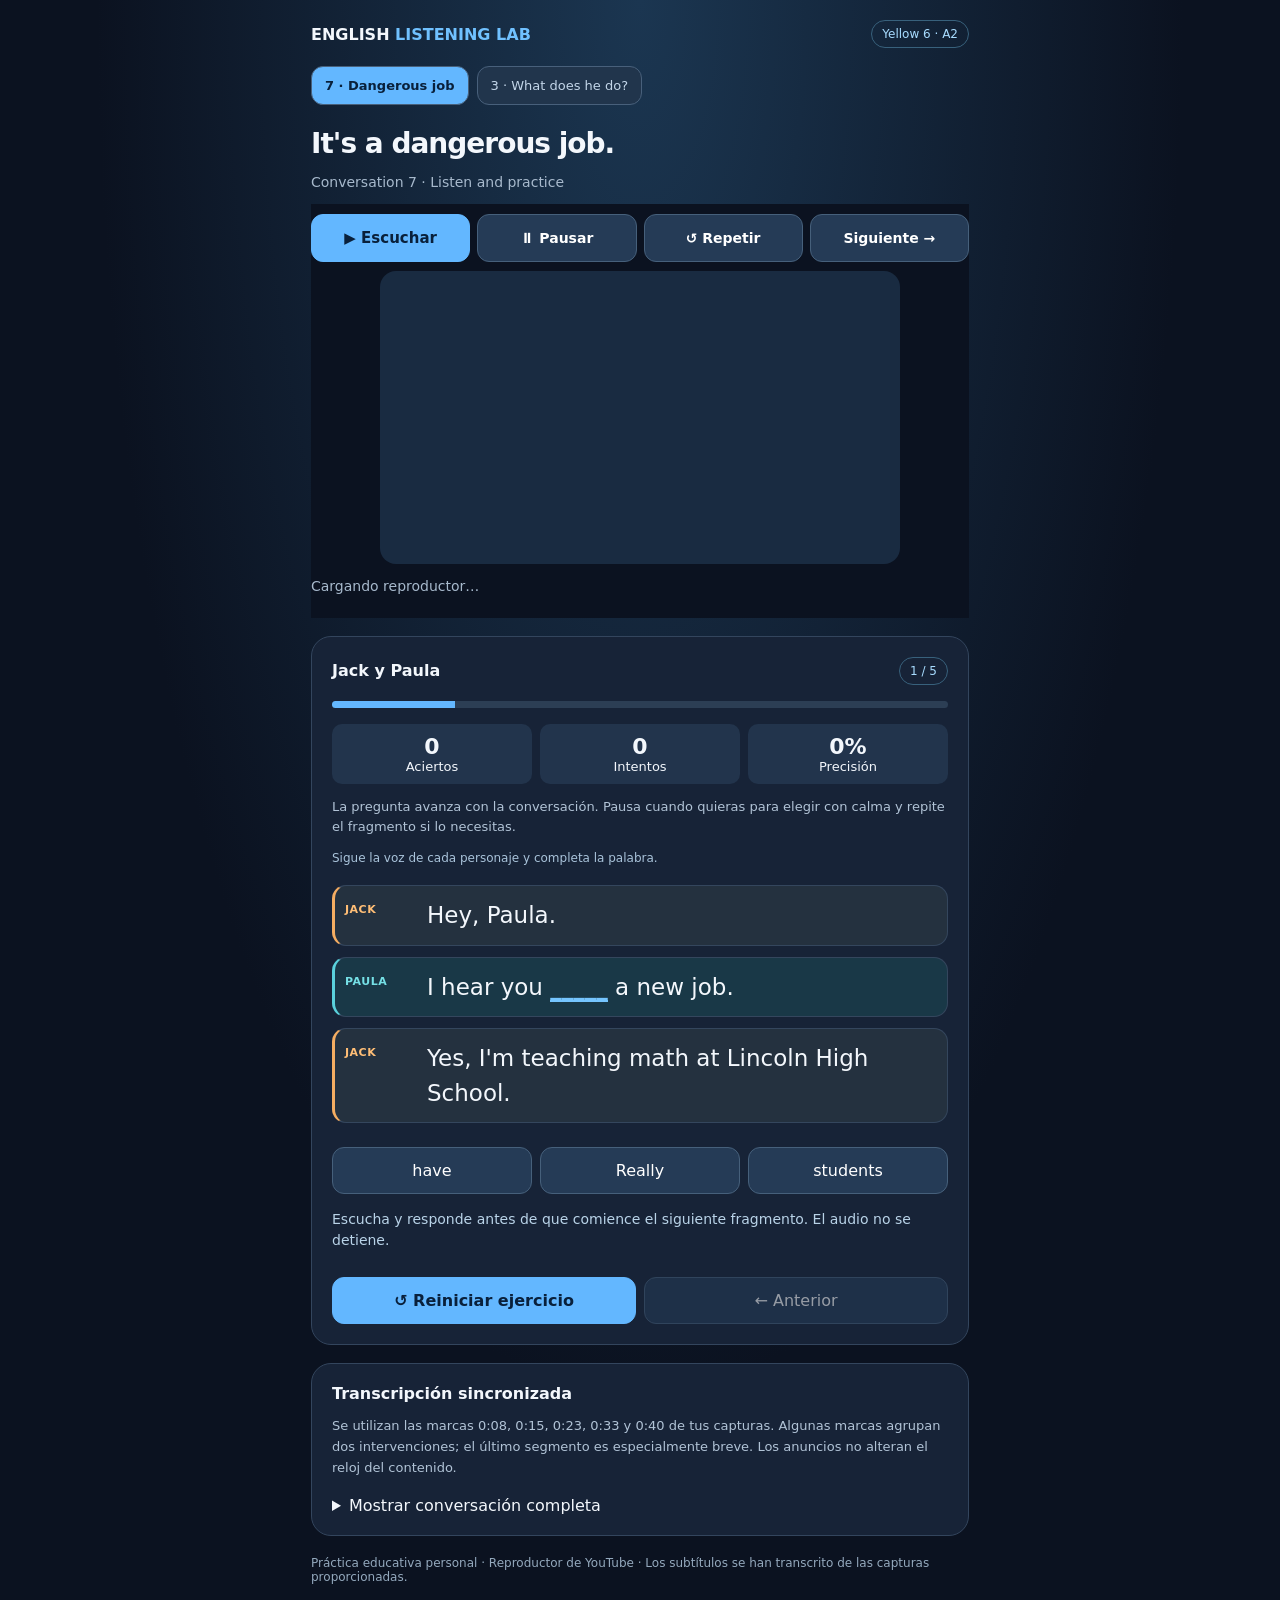
==== commit 48200453: "Sync conversation practice with audio controls" ====
--- a/conversations/dangerous-job/index.html
+++ b/conversations/dangerous-job/index.html
@@ -1,19 +1,19 @@
 <!doctype html><html lang="es"><head><meta charset="utf-8"><meta name="viewport" content="width=device-width,initial-scale=1"><title>It's a dangerous job · Listening Lab</title><style>
-:root{font-family:system-ui,-apple-system,sans-serif;color:#f3f7fc;background:#0b1220}*{box-sizing:border-box}body{margin:0;background:radial-gradient(ellipse at top,#1b3651,#0b1220 60%)}main{max-width:690px;margin:auto;padding:20px 16px 70px}header{display:flex;justify-content:space-between;align-items:center}h1{font-size:28px;letter-spacing:-1px;margin:22px 0 4px}.muted{color:#a7b9cc;font-size:14px}.tag{font-size:12px;color:#a8dcff;border:1px solid #38617c;padding:6px 10px;border-radius:30px}.video{position:sticky;top:0;background:#0b1220;z-index:4;padding:10px 0}.frame{aspect-ratio:16/9;border-radius:16px;overflow:hidden;background:#192b41}.frame>div{height:100%;width:100%}.card{background:#172337;border:1px solid #33455d;border-radius:20px;padding:20px;margin-top:18px}.row{display:flex;align-items:center;justify-content:space-between;gap:12px}.progress{background:#2c3e54;height:7px;border-radius:8px;margin:16px 0;overflow:hidden}.fill{height:100%;background:#63b7ff;transition:width .25s}.phrase{font-size:clamp(22px,5vw,30px);line-height:1.5;min-height:130px;margin:24px 0}.blank{color:#75c5ff;border-bottom:2px solid #75c5ff}.choices{display:grid;grid-template-columns:repeat(3,minmax(0,1fr));gap:8px}button{border:1px solid #46607b;border-radius:12px;background:#253b56;color:white;padding:13px 8px;font:inherit;cursor:pointer;overflow-wrap:anywhere}button:disabled{opacity:.55}.correct{background:#17684c;border-color:#5de0a6}.wrong{background:#752b3b;border-color:#e17b8d}.primary{background:#63b7ff;color:#09203b;font-weight:700;border-color:#63b7ff}.buttons{display:flex;flex-wrap:wrap;gap:8px;margin-top:14px}.buttons button{flex:1}.feedback{min-height:54px;color:#b9d3e8;margin-top:15px;font-size:14px;line-height:1.5}.stats{display:flex;gap:8px}.stats span{flex:1;text-align:center;background:#22344c;border-radius:10px;padding:10px;font-size:13px}.stats b{display:block;font-size:22px}small{color:#a8bdd1}.note{font-size:13px;color:#b1c3d6;line-height:1.6}details{margin-top:18px}summary{cursor:pointer}#transcript{line-height:1.9;white-space:pre-wrap;font-size:14px}footer{color:#94a9bd;font-size:12px;margin-top:20px}a{color:#9cd1ff}.lesson-tabs{display:flex;gap:8px;margin:18px 0 8px;overflow-x:auto}.lesson-tabs a{white-space:nowrap;padding:11px 13px;border:1px solid #48607b;border-radius:12px;text-decoration:none;color:#c3d6e9;background:#21354c;font-size:13px}.lesson-tabs a[aria-current="page"]{background:#63b7ff;color:#09203b;font-weight:750}.dialogue{display:flex;flex-direction:column;gap:11px;margin:20px 0 24px;min-height:160px}.turn{display:grid;grid-template-columns:72px minmax(0,1fr);gap:10px;align-items:start;padding:12px 10px;border-radius:14px;background:#202f46;border:1px solid #34465d}.turn[data-voice="a"]{background:#24313f;border-left:3px solid #f5ad62}.turn[data-voice="b"]{background:#193847;border-left:3px solid #5ad1dc}.who{font-size:11px;letter-spacing:.5px;font-weight:800;text-transform:uppercase;padding-top:5px;overflow-wrap:anywhere}.turn[data-voice="a"] .who{color:#ffbe76}.turn[data-voice="b"] .who{color:#75e0e6}.said{font-size:clamp(17px,4.4vw,23px);line-height:1.5;overflow-wrap:anywhere}.turn .blank{font-weight:800;white-space:nowrap}.turn.is-speaking{outline:1px solid #71bfff}.dialogue-help{color:#a9c3da;font-size:12px;margin:2px 0 12px}@media(max-width:400px){.turn{grid-template-columns:62px minmax(0,1fr);gap:7px;padding:10px 8px}.who{font-size:10px}}</style></head><body><main><header><b>ENGLISH <span style="color:#70c1ff">LISTENING LAB</span></b><span class="tag">Yellow 6 · A2</span></header><nav class="lesson-tabs" aria-label="Conversaciones"><a aria-current="page" href="../dangerous-job/">7 · Dangerous job</a><a href="../what-does-he-do/">3 · What does he do?</a></nav><h1>It's a dangerous job.</h1><p class="muted">Conversation 7 · Listen and practice</p><div class="video"><div class="frame"><div id="player"></div></div><p id="status" class="muted">Cargando reproductor…</p></div><section class="card"><div class="row"><b id="speaker">Jack y Paula</b><span class="tag" id="count">1 / 5</span></div><div class="progress"><div id="fill" class="fill"></div></div><div class="stats"><span><b id="score">0</b>Aciertos</span><span><b id="tries">0</b>Intentos</span><span><b id="accuracy">0%</b>Precisión</span></div><p class="note">El audio sigue de principio a fin: cambiar el texto o contestar no pausa ni reinicia YouTube.</p><div class="dialogue-help">Sigue la voz de cada personaje y completa la palabra.</div><div class="dialogue" id="phrase" aria-live="polite"></div><div class="choices" id="choices"></div><div id="feedback" class="feedback" aria-live="polite"></div><div class="buttons"><button class="primary" id="start">↺ Empezar de nuevo</button><button id="restart" type="button" hidden style="display:none" aria-hidden="true"></button><button id="repeat">↻ Repetir</button></div><div class="buttons"><button id="prev">← Anterior</button><button id="next">Siguiente →</button></div></section><section class="card"><b>Transcripción sincronizada</b><p class="note">Se utilizan las marcas 0:08, 0:15, 0:23, 0:33 y 0:40 de tus capturas. Algunas marcas agrupan dos intervenciones; el último segmento es especialmente breve. Los anuncios no alteran el reloj del contenido.</p><details><summary>Mostrar conversación completa</summary><div id="transcript"></div></details></section><footer>Práctica educativa personal · Reproductor de YouTube · Los subtítulos se han transcrito de las capturas proporcionadas.</footer></main><script>
+:root{font-family:system-ui,-apple-system,sans-serif;color:#f3f7fc;background:#0b1220}*{box-sizing:border-box}body{margin:0;background:radial-gradient(ellipse at top,#1b3651,#0b1220 60%)}main{max-width:690px;margin:auto;padding:20px 16px 70px}header{display:flex;justify-content:space-between;align-items:center}h1{font-size:28px;letter-spacing:-1px;margin:22px 0 4px}.muted{color:#a7b9cc;font-size:14px}.tag{font-size:12px;color:#a8dcff;border:1px solid #38617c;padding:6px 10px;border-radius:30px}.video{position:sticky;top:0;background:#0b1220;z-index:4;padding:10px 0}.transport{display:grid;grid-template-columns:repeat(4,minmax(0,1fr));gap:7px;margin:0 0 9px}.transport button{min-height:48px;padding:9px 5px;font-size:14px;font-weight:700}.transport .primary{font-size:15px}.frame{aspect-ratio:16/9;max-width:520px;margin:0 auto;border-radius:16px;overflow:hidden;background:#192b41}.frame>div{height:100%;width:100%}.card{background:#172337;border:1px solid #33455d;border-radius:20px;padding:20px;margin-top:18px}.row{display:flex;align-items:center;justify-content:space-between;gap:12px}.progress{background:#2c3e54;height:7px;border-radius:8px;margin:16px 0;overflow:hidden}.fill{height:100%;background:#63b7ff;transition:width .25s}.phrase{font-size:clamp(22px,5vw,30px);line-height:1.5;min-height:130px;margin:24px 0}.blank{color:#75c5ff;border-bottom:2px solid #75c5ff}.choices{display:grid;grid-template-columns:repeat(3,minmax(0,1fr));gap:8px}button{border:1px solid #46607b;border-radius:12px;background:#253b56;color:white;padding:13px 8px;font:inherit;cursor:pointer;overflow-wrap:anywhere}button:disabled{opacity:.55}.correct{background:#17684c;border-color:#5de0a6}.wrong{background:#752b3b;border-color:#e17b8d}.primary{background:#63b7ff;color:#09203b;font-weight:700;border-color:#63b7ff}.buttons{display:flex;flex-wrap:wrap;gap:8px;margin-top:14px}.buttons button{flex:1}.feedback{min-height:54px;color:#b9d3e8;margin-top:15px;font-size:14px;line-height:1.5}.stats{display:flex;gap:8px}.stats span{flex:1;text-align:center;background:#22344c;border-radius:10px;padding:10px;font-size:13px}.stats b{display:block;font-size:22px}small{color:#a8bdd1}.note{font-size:13px;color:#b1c3d6;line-height:1.6}details{margin-top:18px}summary{cursor:pointer}#transcript{line-height:1.9;white-space:pre-wrap;font-size:14px}footer{color:#94a9bd;font-size:12px;margin-top:20px}a{color:#9cd1ff}.lesson-tabs{display:flex;gap:8px;margin:18px 0 8px;overflow-x:auto}.lesson-tabs a{white-space:nowrap;padding:11px 13px;border:1px solid #48607b;border-radius:12px;text-decoration:none;color:#c3d6e9;background:#21354c;font-size:13px}.lesson-tabs a[aria-current="page"]{background:#63b7ff;color:#09203b;font-weight:750}.dialogue{display:flex;flex-direction:column;gap:11px;margin:20px 0 24px;min-height:160px}.turn{display:grid;grid-template-columns:72px minmax(0,1fr);gap:10px;align-items:start;padding:12px 10px;border-radius:14px;background:#202f46;border:1px solid #34465d}.turn[data-voice="a"]{background:#24313f;border-left:3px solid #f5ad62}.turn[data-voice="b"]{background:#193847;border-left:3px solid #5ad1dc}.who{font-size:11px;letter-spacing:.5px;font-weight:800;text-transform:uppercase;padding-top:5px;overflow-wrap:anywhere}.turn[data-voice="a"] .who{color:#ffbe76}.turn[data-voice="b"] .who{color:#75e0e6}.said{font-size:clamp(17px,4.4vw,23px);line-height:1.5;overflow-wrap:anywhere}.turn .blank{font-weight:800;white-space:nowrap}.turn.is-speaking{outline:1px solid #71bfff}.dialogue-help{color:#a9c3da;font-size:12px;margin:2px 0 12px}@media(max-width:400px){.turn{grid-template-columns:62px minmax(0,1fr);gap:7px;padding:10px 8px}.who{font-size:10px}}</style></head><body><main><header><b>ENGLISH <span style="color:#70c1ff">LISTENING LAB</span></b><span class="tag">Yellow 6 · A2</span></header><nav class="lesson-tabs" aria-label="Conversaciones"><a aria-current="page" href="../dangerous-job/">7 · Dangerous job</a><a href="../what-does-he-do/">3 · What does he do?</a></nav><h1>It's a dangerous job.</h1><p class="muted">Conversation 7 · Listen and practice</p><div class="video"><div class="transport" aria-label="Controles del audio"><button class="primary" id="playClip" type="button">▶ Escuchar</button><button id="pauseClip" type="button">⏸ Pausar</button><button id="repeatClip" type="button">↺ Repetir</button><button id="nextClip" type="button">Siguiente →</button></div><div class="frame"><div id="player"></div></div><p id="status" class="muted">Cargando reproductor…</p></div><section class="card"><div class="row"><b id="speaker">Jack y Paula</b><span class="tag" id="count">1 / 5</span></div><div class="progress"><div id="fill" class="fill"></div></div><div class="stats"><span><b id="score">0</b>Aciertos</span><span><b id="tries">0</b>Intentos</span><span><b id="accuracy">0%</b>Precisión</span></div><p class="note">La pregunta avanza con la conversación. Pausa cuando quieras para elegir con calma y repite el fragmento si lo necesitas.</p><div class="dialogue-help">Sigue la voz de cada personaje y completa la palabra.</div><div class="dialogue" id="phrase" aria-live="polite"></div><div class="choices" id="choices"></div><div id="feedback" class="feedback" aria-live="polite"></div><div class="buttons"><button class="primary" id="start">↺ Reiniciar ejercicio</button><button id="prev">← Anterior</button></div></section><section class="card"><b>Transcripción sincronizada</b><p class="note">Se utilizan las marcas 0:08, 0:15, 0:23, 0:33 y 0:40 de tus capturas. Algunas marcas agrupan dos intervenciones; el último segmento es especialmente breve. Los anuncios no alteran el reloj del contenido.</p><details><summary>Mostrar conversación completa</summary><div id="transcript"></div></details></section><footer>Práctica educativa personal · Reproductor de YouTube · Los subtítulos se han transcrito de las capturas proporcionadas.</footer></main><script>
 const data=[{"start":8,"end":15,"speaker":"Jack y Paula","text":"Hey, Paula. I hear you have a new job. Yes, I'm teaching math at Lincoln High School."},{"start":15,"end":23,"speaker":"Jack y Paula","text":"How do you like it? It's difficult, but the students are terrific. How are things with you?"},{"start":23,"end":33,"speaker":"Jack y Paula","text":"Not bad. Guess what! I'm a firefighter now. Really? Wow! How do you like it? It's a"},{"start":33,"end":40,"speaker":"Jack y Paula","text":"dangerous job, but it's really interesting. I love it! OK, but please be"},{"start":40,"end":42,"speaker":"Paula","text":"careful!"}];const $=id=>document.getElementById(id);
-let i=0,score=0,tries=0,ready=false,player=null,playing=false,answered=false,clock=null,atEnd=false,task=null,transition=false,run=0;let history={};
+let i=0,score=0,tries=0,ready=false,player=null,playing=false,answered=false,clock=null,atEnd=false,task=null,transition=false,run=0,positionedIndex=-1,userPaused=false;let history={};
 try{const p=JSON.parse(localStorage.getItem("dangerous-job-progress")||"{}");i=Math.min(data.length-1,Math.max(0,p.i||0));score=p.score||0;tries=p.tries||0;history=p.history||{}}catch{}
 function save(){try{localStorage.setItem("dangerous-job-progress",JSON.stringify({i,score,tries,history}))}catch{}}
 const vocabulary=["new","job","teaching","math","Lincoln","School","hear","Paula","like","difficult","students","terrific","things","bad","Guess","firefighter","Really","Wow","dangerous","interesting","love","please","careful","now","have","you","with","what"];
 function makeTask(){const d=data[i],tokens=[...d.text.matchAll(/[A-Za-z]+(?:'[A-Za-z]+)?/g)].filter(m=>m[0].length>=3);const previous=history[i]||"";const candidates=tokens.filter(m=>m[0].toLowerCase()!==previous.toLowerCase());const pool=candidates.length?candidates:tokens;const chosen=pool[Math.floor(Math.random()*pool.length)];const word=chosen[0];history[i]=word;const options=[word];const distractors=vocabulary.filter(w=>w.toLowerCase()!==word.toLowerCase());for(let j=distractors.length-1;j>0;j--){const k=Math.floor(Math.random()*(j+1));[distractors[j],distractors[k]]=[distractors[k],distractors[j]]}options.push(...distractors.slice(0,2));options.sort(()=>Math.random()-.5);return {word,index:chosen.index,options}}
 const turnVoices=[["Jack","Paula"],["Jack","Paula","Paula"],["Jack","Jack","Jack","Paula","Paula","Paula","Jack"],["Jack","Jack","Jack","Paula"],["Paula"]];
 function renderDialogue(d,missing){const host=$("phrase");host.replaceChildren();const pieces=d.text.split(/(?<=[.!?])\s+(?=[A-Z])/g);let cursor=0;pieces.forEach((piece,k)=>{const start=d.text.indexOf(piece,cursor);cursor=start+piece.length;const who=(turnVoices[i]||[])[k]||((k%2)?"Paula":"Jack");const row=document.createElement("div");row.className="turn";row.dataset.voice=("Jack"===who)?"a":"b";const label=document.createElement("span");label.className="who";label.textContent=who;const words=document.createElement("span");words.className="said";const end=start+piece.length;if(missing&&task.index>=start&&task.index<end){const at=task.index-start;words.append(document.createTextNode(piece.slice(0,at)));const blank=document.createElement("span");blank.className="blank";blank.textContent="_____";words.append(blank,document.createTextNode(piece.slice(at+task.word.length)))}else{words.textContent=piece}row.append(label,words);host.append(row)})}
-function render(){answered=false;atEnd=false;transition=false;task=makeTask();const d=data[i];$("speaker").textContent=d.speaker;$("count").textContent=(i+1)+" / "+data.length;$("fill").style.width=((i+1)/data.length*100)+"%";renderDialogue(d,true);$("choices").replaceChildren();task.options.forEach(w=>{const btn=document.createElement("button");btn.textContent=w;btn.onclick=()=>answer(w,btn);$("choices").append(btn)});$("feedback").textContent="Escucha y responde antes de que comience el siguiente fragmento. El audio no se detiene.";$("prev").disabled=i===0;$("next").disabled=i===data.length-1;stats();save()}
+function render(){answered=false;atEnd=false;transition=false;task=makeTask();const d=data[i];$("speaker").textContent=d.speaker;$("count").textContent=(i+1)+" / "+data.length;$("fill").style.width=((i+1)/data.length*100)+"%";renderDialogue(d,true);$("choices").replaceChildren();task.options.forEach(w=>{const btn=document.createElement("button");btn.textContent=w;btn.onclick=()=>answer(w,btn);$("choices").append(btn)});$("feedback").textContent="Escucha y responde antes de que comience el siguiente fragmento. El audio no se detiene.";$("prev").disabled=i===0;$("nextClip").disabled=i===data.length-1;stats();save()}
 function stats(){$("score").textContent=score;$("tries").textContent=tries;$("accuracy").textContent=tries?Math.round(score/tries*100)+"%":"0%"}
 function stop(){playing=false;run++;if(ready){try{player.pauseVideo()}catch{}}}
-function play(){if(!ready){$("feedback").textContent="Espera a que cargue el video y pulsa Play.";return}run++;const d=data[i];playing=true;atEnd=false;transition=false;try{player.seekTo(d.start,true);player.playVideo();$("status").textContent="Escuchando "+d.start+"s – "+d.end+"s"}catch{}}
+function play(){if(!ready){$("feedback").textContent="Espera a que cargue el video y pulsa Escuchar.";return}run++;const d=data[i];atEnd=false;transition=false;try{if(userPaused){player.playVideo();userPaused=false}else if(positionedIndex!==i){player.seekTo(d.start,true);positionedIndex=i;player.playVideo()}else{player.playVideo()}playing=true;$("status").textContent="Escuchando · fragmento "+(i+1)+" de "+data.length}catch{}}function repeatClip(){if(!ready)return;userPaused=false;positionedIndex=-1;play()}function pauseClip(){if(!ready)return;try{player.pauseVideo();playing=false;userPaused=true;$("status").textContent="Pausado · elige una respuesta o repite el fragmento"}catch{}}
 function syncToTime(t){if(t<data[0].start)return;let target=data.findIndex((d,k)=>t>=d.start&&t<(k+1<data.length?data[k+1].start:d.end));if(target<0){if(t>=data[data.length-1].end){playing=false;$("status").textContent="Conversación terminada · vuelve a escuchar para practicar";return}return}if(target!==i){i=target;render()}$("status").textContent="Sincronizado · "+Math.floor(t)+"s · fragmento "+(i+1)+"/"+data.length}
 function boundary(){if(!playing)return;playing=false;$("status").textContent="Conversación terminada";$("feedback").textContent="¡Terminaste! Pulsa Repetir para practicar nuevas palabras."}
 function answer(w,btn){if(answered)return;tries++;if(w.toLowerCase()===task.word.toLowerCase()){score++;answered=true;btn.classList.add("correct");renderDialogue(data[i],false);document.querySelectorAll("#choices button").forEach(x=>x.disabled=true);$("feedback").textContent="¡Correcto! Sigue escuchando: el texto cambiará con el video.";}else{btn.classList.add("wrong");btn.disabled=true;$("feedback").textContent=playing?"Prueba otra opción. El audio continúa.":"Intenta otra opción o repite el fragmento."}stats();save()}
-$("start").onclick=()=>$("restart").click();$("repeat").onclick=play;$("prev").onclick=()=>{if(i>0){i--;render();$("feedback").textContent="Vista anterior. El audio sigue reproduciéndose sin saltos."}};$("next").onclick=()=>{if(i<data.length-1){i++;render();$("feedback").textContent="Vista siguiente. El audio sigue reproduciéndose sin saltos."}};$("restart").onclick=()=>{if(!confirm("¿Reiniciar desde cero, borrar puntuación y generar preguntas nuevas?"))return;i=0;score=0;tries=0;history={};playing=false;render();try{localStorage.removeItem("dangerous-job-progress")}catch{};save();if(ready){try{player.seekTo(0,true);player.playVideo();playing=true;$("status").textContent="Reiniciando video desde 0:00"}catch{}}};$("transcript").textContent=data.map(d=>"["+Math.floor(d.start/60)+":"+String(d.start%60).padStart(2,"0")+"] "+d.text).join("\n\n");
-window.onYouTubeIframeAPIReady=()=>{player=new YT.Player("player",{videoId:"RkUWkWBHnjI",playerVars:{playsinline:1,rel:0},events:{onReady:()=>{ready=true;$("status").textContent="Video listo · pulsa escuchar";clock=setInterval(()=>{if(!ready)return;try{const state=player.getPlayerState();if(state===1){playing=true;syncToTime(player.getCurrentTime())}else if(state===0){boundary()}}catch{}},100)},onError:()=>{$("status").textContent="YouTube no permite reproducir este video aquí."}}})};const s=document.createElement("script");s.src="https://www.youtube.com/iframe_api";document.head.append(s);render();</script></body></html>+$("playClip").onclick=play;$("pauseClip").onclick=pauseClip;$("repeatClip").onclick=repeatClip;$("start").onclick=()=>{if(!confirm("¿Reiniciar desde cero y borrar la puntuación?"))return;i=0;score=0;tries=0;history={};playing=false;userPaused=false;positionedIndex=-1;render();try{localStorage.removeItem("dangerous-job-progress")}catch{};save();play()};$("prev").onclick=()=>{if(i>0){i--;render();positionedIndex=-1;userPaused=false;play()}};$("nextClip").onclick=()=>{if(i<data.length-1){i++;render();positionedIndex=-1;userPaused=false;play()}else{$("feedback").textContent="Llegaste al final de la conversación."}};$("transcript").textContent=data.map(d=>"["+Math.floor(d.start/60)+":"+String(d.start%60).padStart(2,"0")+"] "+d.text).join("\n\n");
+window.onYouTubeIframeAPIReady=()=>{player=new YT.Player("player",{videoId:"RkUWkWBHnjI",playerVars:{playsinline:1,rel:0,controls:0,disablekb:1},events:{onReady:()=>{ready=true;$("status").textContent="Video listo · pulsa escuchar";clock=setInterval(()=>{if(!ready)return;try{const state=player.getPlayerState();if(state===1){playing=true;syncToTime(player.getCurrentTime())}else if(state===0){boundary()}}catch{}},100)},onError:()=>{$("status").textContent="YouTube no permite reproducir este video aquí."}}})};const s=document.createElement("script");s.src="https://www.youtube.com/iframe_api";document.head.append(s);render();</script></body></html>
